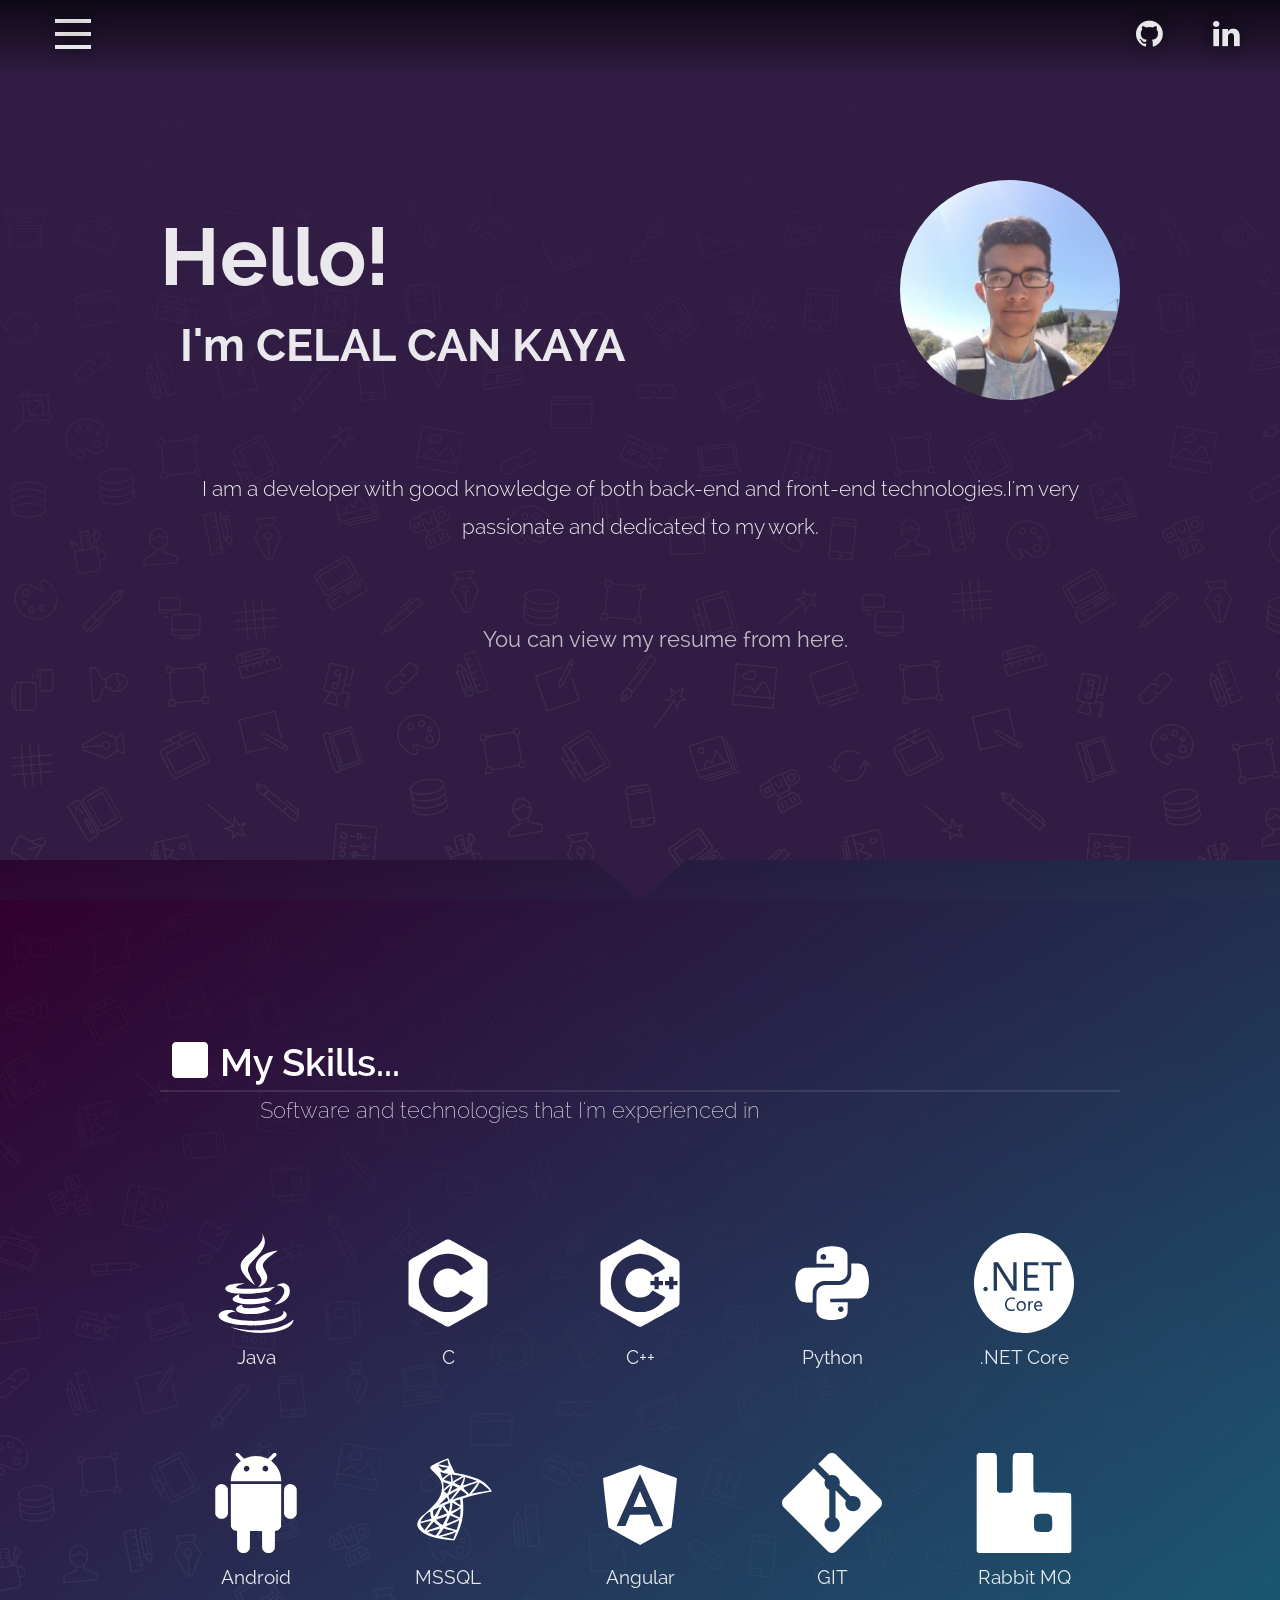
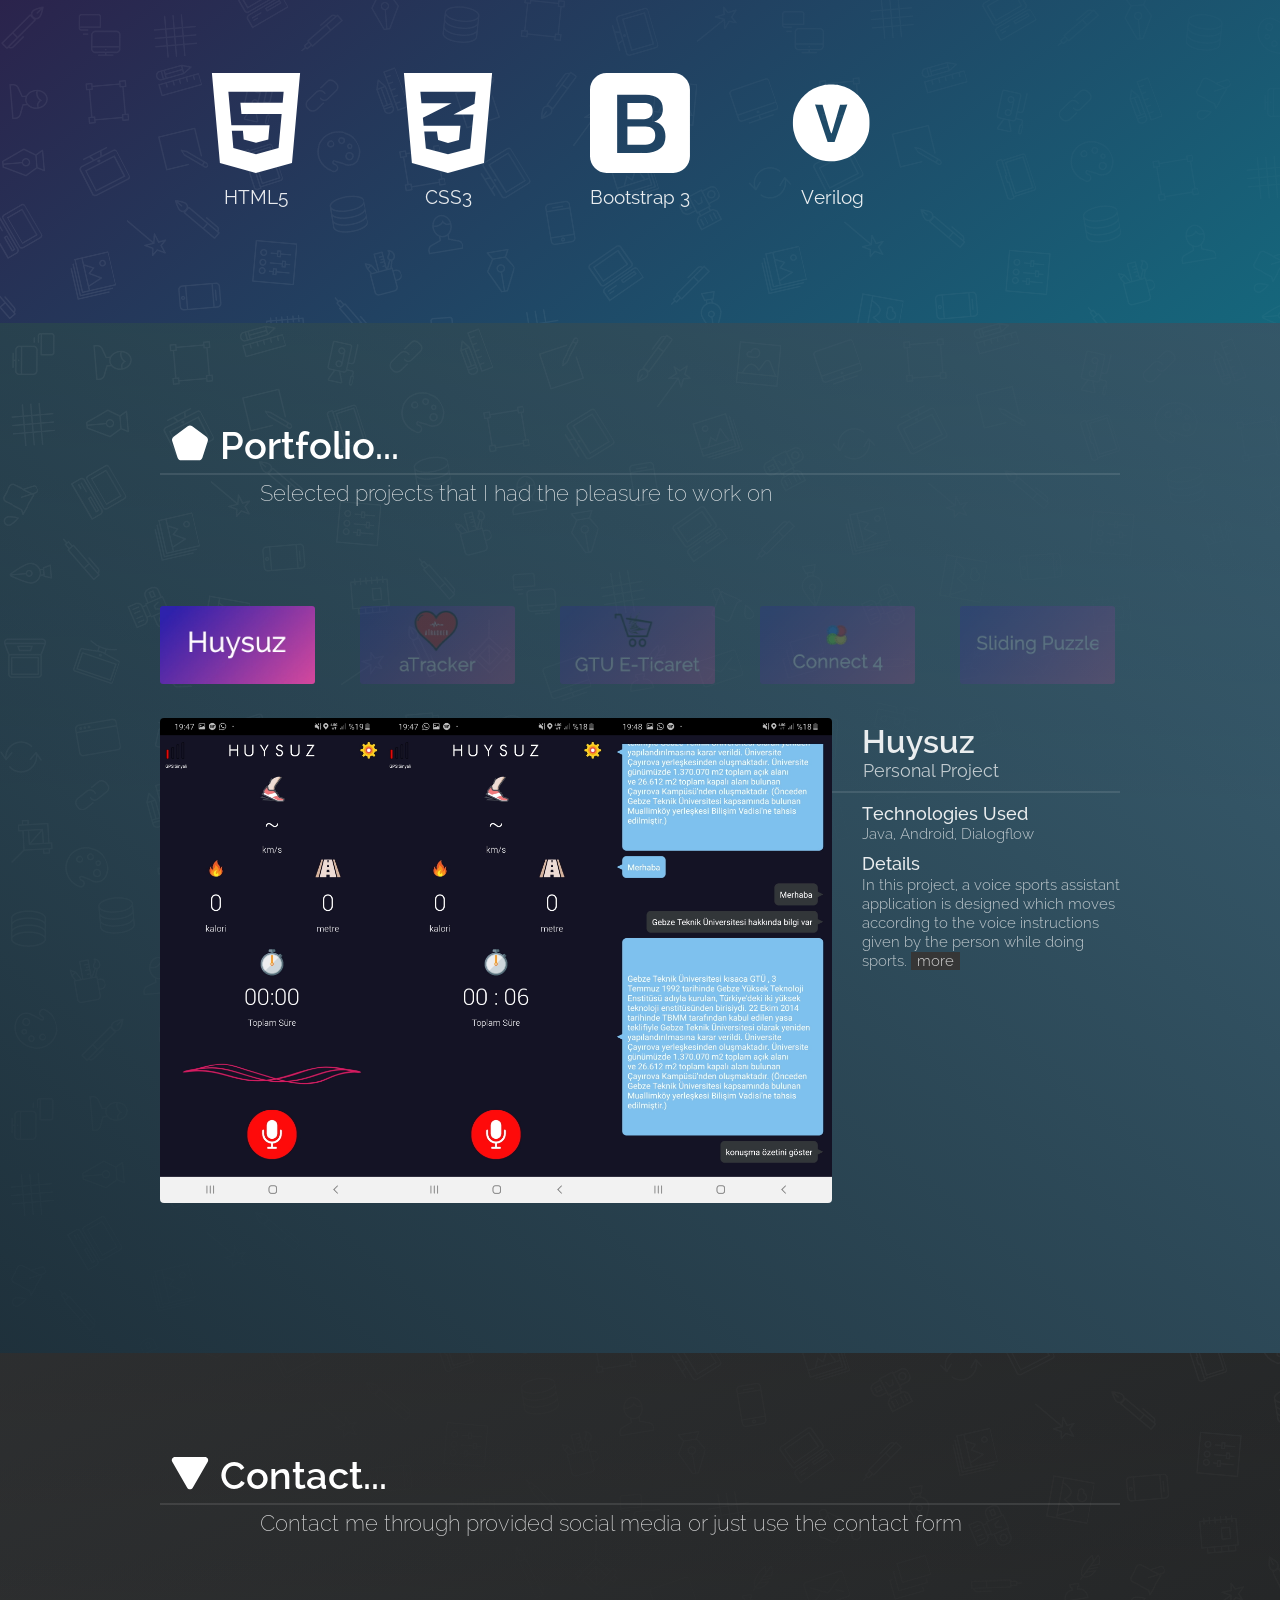
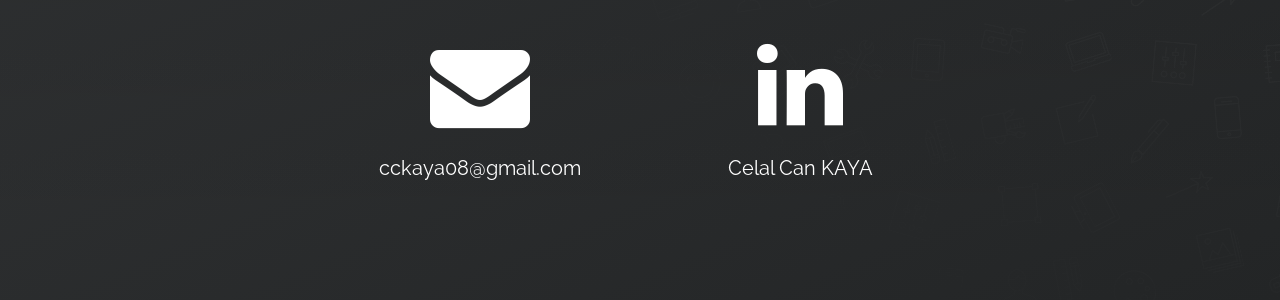
==== index.html @ d65edc09 "Updated website" ====
<!DOCTYPE html><html lang="en">

<head>
	<!-- Basic informations -->
	<meta charset="utf-8">
	<meta name="viewport" content="width=device-width, initial-scale=1.0">
	<meta http-equiv="X-UA-Compatible" content="IE=edge">

	<title>Celal Can KAYA</title>

	<!-- Twitter Card -->
	<!--
	<meta name="twitter:title" content="">
	<meta name="twitter:description" content="">
	<meta name="twitter:domain" content="">
	<meta name="twitter:image:src" content="">
	<meta name="twitter:site" content="">
	<meta name="twitter:creator" content="">
	<meta name="twitter:card" content="">
	-->

	<!-- Favicon -->
	<link rel="apple-touch-icon" sizes="180x180" href="style/favicon/apple-touch-icon-180x180.png">
	<link rel="apple-touch-icon" sizes="152x152" href="style/favicon/apple-touch-icon-152x152.png">
	<link rel="apple-touch-icon" sizes="144x144" href="style/favicon/apple-touch-icon-144x144.png">
	<link rel="apple-touch-icon" sizes="120x120" href="style/favicon/apple-touch-icon-120x120.png">
	<link rel="apple-touch-icon" sizes="114x114" href="style/favicon/apple-touch-icon-114x114.png">
	<link rel="apple-touch-icon" sizes="57x57" href="style/favicon/apple-touch-icon-57x57.png">
	<link rel="apple-touch-icon" sizes="72x72" href="style/favicon/apple-touch-icon-72x72.png">
	<link rel="apple-touch-icon" sizes="60x60" href="style/favicon/apple-touch-icon-60x60.png">
	<link rel="apple-touch-icon" sizes="76x76" href="style/favicon/apple-touch-icon-76x76.png">
	<link rel="icon" type="image/png" href="style/favicon/favicon-192x192.png" sizes="192x192">
	<link rel="icon" type="image/png" href="style/favicon/favicon-160x160.png" sizes="160x160">
	<link rel="icon" type="image/png" href="style/favicon/favicon-96x96.png" sizes="96x96">
	<link rel="icon" type="image/png" href="style/favicon/favicon-16x16.png" sizes="16x16">
	<link rel="icon" type="image/png" href="style/favicon/favicon-32x32.png" sizes="32x32">
	<meta name="msapplication-TileColor" content="#da532c">
	<meta name="msapplication-TileImage" content="style/favicon/mstile-144x144.png">
	<meta name="msapplication-config" content="style/favicon/browserconfig.xml">
	<link rel="shortcut icon" href="favicon.ico">

	<!-- Fonts -->
	<link href="style/fonts/webfont-raleway/webfont-raleway.css" rel="stylesheet" type="text/css">
	<link href="style/fonts/webfont-font-awesome/css/font-awesome.css" rel="stylesheet" type="text/css">

	<!-- Stylesheets -->
	<link href="style/css/global.css" type="text/css" rel="stylesheet" media="all">

	<!-- Scripts preload -->
	<!--[if lt IE 9]><script src="style/js/html5shiv.js"></script><![endif]-->
</head>

<body>






	<!-- Some Helper Stuff -->
	<div id="start" class="start">&nbsp;</div>
	<div class="maxwidth1050">&nbsp;</div>







	<!-- Header -->
	<header class="header">
		<div class="header__wrapper">
			<div class="header__hamburger">
				<div class="header__hamburger-block">&nbsp;</div>
				<div class="header__hamburger-block">&nbsp;</div>
				<div class="header__hamburger-block">&nbsp;</div>
			</div>
			<nav class="header__navigation">
				<a href="#start" class="js-smooth-scroll">
					<div class="js-smooth-scroll  header__navigation-element">Start...</div>
				</a>
				<a href="#experience" class="js-smooth-scroll">
					<div class="header__navigation-element  header__navigation-element--experience">Skills...</div>
				</a>
				<a href="#realizations" class="js-smooth-scroll">
					<div class="header__navigation-element  header__navigation-element--realizations">Portfolio...</div>
				</a>
				<a href="#contact" class="js-smooth-scroll">
					<div class="header__navigation-element  header__navigation-element--contact">Contact...</div>
				</a>
			</nav>

			<div class="header__social-icons">
				<a target="_blank" href="https://github.com/celalcankaya"><i class="fa fa-github"></i></a>
				<a target="_blank" href="https://www.linkedin.com/in/celalcankaya"><i class="fa fa-linkedin"></i></a>
			</div>
		</div>
	</header>
	<!-- End Header -->








	<!-- First Fixed "Hero" Section -->
	<section id="hero" class="hero">
		<div class="hero__background">&nbsp;</div>
		<div class="hero__gradient">&nbsp;</div>
		<div class="hero__pattern">&nbsp;</div>
		<div class="hero__content">
			<div class="hero__content-wrapper">
				<div class="hero__title-wrapper">
					<div class="hero__title-large">Hello!</div>
					<div class="hero__title-small">I'm CELAL CAN KAYA</div>
				</div>
				<div class="hero__photo-wrapper">
					<div class="hero__photo">
						<!--<div class="hero__hat">&nbsp;</div>-->
					</div>
				</div>
				<div class="hero__description">
					I am a developer with good knowledge of both back-end and front-end technologies.I'm very passionate and dedicated to my work.
				</div>
				<div class="hero__call-to-action">
					<a href="content/resume/resume.pdf" target="_blank" class="hero__alt-button">You can view my resume from here.</a>
				</div>
			</div>
		</div>
	</section>
	<!-- End First Fixed "Hero" Section -->

	<!-- Scrollable Content -->
	<div class="content">

		<!-- "Experience" Section -->
		<section id="experience" class="experience">
			<div class="experience__hollow-arrow">&nbsp;</div>
			<div class="experience__wrapper">
				<div class="section-header">
					<div class="section-header__title  section-header__title--experience">My Skills...</div>
					<div class="section-header__subtitle">Software and technologies that I'm experienced in</div>
				</div>
				<div class="experience__icons-wrapper">
					<div class="experience__icon  experience__icon--java">
						<div class="experience__icon-description">Java</div>
					</div>
					<div class="experience__icon  experience__icon--c">
						<div class="experience__icon-description">C</div>
					</div>
					<div class="experience__icon  experience__icon--cpp">
						<div class="experience__icon-description">C++</div>
					</div>
					<div class="experience__icon  experience__icon--python">
						<div class="experience__icon-description">Python</div>
					</div>
					<div class="experience__icon  experience__icon--dotnet">
						<div class="experience__icon-description">.NET Core</div>
					</div>
					<div class="experience__icon  experience__icon--android">
						<div class="experience__icon-description">Android</div>
					</div>
					<div class="experience__icon  experience__icon--mssql">
						<div class="experience__icon-description">MSSQL</div>
					</div>
					<div class="experience__icon  experience__icon--angular">
						<div class="experience__icon-description">Angular</div>
					</div>
					<div class="experience__icon  experience__icon--git">
						<div class="experience__icon-description">GIT</div>
					</div>
					<div class="experience__icon  experience__icon--rabbitmq">
						<div class="experience__icon-description">Rabbit MQ</div>
					</div>
					<div class="experience__icon  experience__icon--html5">
						<div class="experience__icon-description">HTML5</div>
					</div>
					<div class="experience__icon  experience__icon--css3">
						<div class="experience__icon-description">CSS3</div>
					</div>
					<div class="experience__icon  experience__icon--bootstrap">
						<div class="experience__icon-description">Bootstrap 3</div>
					</div>
					<div class="experience__icon  experience__icon--verilog">
						<div class="experience__icon-description">Verilog</div>
					</div>
				</div>
			</div>
		</section>
		<!-- End "Experience" Section -->


		<!-- "Realizations" Section - With Projects -->
		<section id="realizations" class="realizations">
			<div class="realizations__wrapper">

				<div class="section-header">
					<div class="section-header__title  section-header__title--realizations">Portfolio...</div>
					<div class="section-header__subtitle">Selected projects that I had the pleasure to work on</div>
				</div>

				<div class="showcase">
					<div class="showcase__thumbnails-wrapper">

						<img data-project="p1" class="showcase__thumb  showcase__thumb--first  showcase__thumb--active" src="content/project01_thumb.jpg">
						<img data-project="p2" class="showcase__thumb" src="content/project02_thumb.jpg">
						<img data-project="p3" class="showcase__thumb" src="content/project03_thumb.jpg">
						<img data-project="p4" class="showcase__thumb" src="content/project04_thumb.jpg">
						<img data-project="p5" class="showcase__thumb" src="content/project05_thumb.jpg">

					</div>

					<div class="showcase__stage-wrapper">

						<!-- project 1 -->
						<div data-project="p1" class="showcase__stage  showcase__stage--active">
							<div class="showcase__slider">
								<ul class="rslides">

									<li>
										<a href="content/project01_slide01.jpg" target="_blank">
											<img src="content/project01_slide01.jpg">
										</a>
									</li>

								</ul>
							</div>
							<div class="showcase__infos-wrapper">
								<div class="showcase__title">
									Huysuz
									<div class="showcase__title-description">Personal Project</div>
								</div>
								<div class="showcase__point">
									<div class="showcase__point-title">Technologies Used</div>
									<div class="showcase__point-description">
										Java, Android, Dialogflow
									</div>
								</div>


								<div class="showcase__point">
									<div class="showcase__point-title">Details</div>
									<div class="showcase__point-details-excerpt">
										In this project, a voice sports assistant application is designed which moves according to the voice instructions given by the person while doing sports.   <!--<span class="showcase__ellipsis"></span>--><span class="showcase__readmore">more</span>
									</div>

									<div class="showcase__point-details-full">
										The application is designed to be used on Android mobile phones. Depending on the voice commands given by the user, the application will be able to do research on a subject that the user wants, find and play the songs he wants, pass news summaries, motivate the user depending on the sport data of the user at the moment <span class="showcase__readless">less</span>
									</div>
								</div>

							</div>
						</div>

						<!-- project 2 -->
						<div data-project="p2" class="showcase__stage">
							<div class="showcase__slider">
								<ul class="rslides">
									<li>
										<a href="content/project05_slide01.jpg" target="_blank">
											<img src="content/project05_slide01.jpg">
										</a>
									</li>
								</ul>
							</div>
							<div class="showcase__infos-wrapper">
								<div class="showcase__title">
									aTracker
									<div class="showcase__title-description">Group Project</div>
								</div>
								<div class="showcase__point">
									<div class="showcase__point-title">My Responsibilites</div>
									<div class="showcase__point-description">
										Front-end and Back-End Development.
									</div>
								</div>
								<div class="showcase__point">
									<div class="showcase__point-title">Technologies Used</div>
									<div class="showcase__point-description">
										Java, Android
									</div>
								</div>
								<a target="_blank" href="https://github.com/CelalCanKaya/aTracker" class="showcase__button  ghost-button  ghost-button--realizations">Visit Website</a>
							</div>
						</div>

						<!-- project 3 -->
						<div data-project="p3" class="showcase__stage">
							<div class="showcase__slider">
								<ul class="rslides">
									<li>
										<a href="content/project03_slide01.jpg" target="_blank">
											<img src="content/project03_slide01.jpg">
										</a>
									</li>
									<li>
										<a href="content/project03_slide02.jpg" target="_blank">
											<img src="content/project03_slide02.jpg">
										</a>
									</li>
									<li>
										<a href="content/project03_slide03.jpg" target="_blank">
											<img src="content/project03_slide03.jpg">
										</a>
									</li>
								</ul>
							</div>
							<div class="showcase__infos-wrapper">
								<div class="showcase__title">
									GTU E-Ticaret
									<div class="showcase__title-description">Group Project</div>
								</div>
								<div class="showcase__point">
									<div class="showcase__point-title">My Responsibilites</div>
									<div class="showcase__point-description">
										Front-end and Back-End Development.
									</div>
								</div>
								<div class="showcase__point">
									<div class="showcase__point-title">Technologies Used</div>
									<div class="showcase__point-description">
										Java, Android, Firebase
									</div>
								</div>
								<div class="showcase__point">
									<div class="showcase__point-title">Section Title</div>
									<div class="showcase__point-details-excerpt">
										GTU E-Ticaret is an mobile app that allows users who is the member of Gebze Technical University to buy from, sell to and chat with others locally.		<span class="showcase__readmore">more</span>
									</div>
									<div class="showcase__point-details-full">
										This project was developed with a group of 7 people to understand data structures and to see where they will be used.
										<span class="showcase__readless">less</span>
									</div>
								</div>
								<a target="_blank" href="https://github.com/CelalCanKaya/GTUTicaret" class="showcase__button  ghost-button  ghost-button--realizations">Visit Website</a>
							</div>
						</div>

						<!-- project 4 -->
						<div data-project="p4" class="showcase__stage">
							<div class="showcase__slider">
								<ul class="rslides">
									<li>
										<a href="content/project04_slide01.jpg" target="_blank">
											<img src="content/project04_slide01.jpg">
										</a>
									</li>
									<li>
										<a href="content/project04_slide02.jpg" target="_blank">
											<img src="content/project04_slide02.jpg">
										</a>
									</li>
									<li>
										<a href="content/project04_slide03.jpg" target="_blank">
											<img src="content/project04_slide03.jpg">
										</a>
									</li>
								</ul>
							</div>
							<div class="showcase__infos-wrapper">
								<div class="showcase__title">
									Connect 4
									<div class="showcase__title-description">Personal Project</div>
								</div>
								<div class="showcase__point">
									<div class="showcase__point-title">Technologies Used</div>
									<div class="showcase__point-description">
										Java AWT, Java Swing
									</div>
								</div>
								<div class="showcase__point">
									<div class="showcase__point-title">Details</div>
									<div class="showcase__point-details-excerpt">
										Connect Four is a two-player connection game in which the players first choose a color and then take turns dropping one colored disc from the top into vertically suspended grid.  <span class="showcase__readmore">more</span>
									</div>
									<div class="showcase__point-details-full">
										The pieces fall straight down, occupying the lowest available space within the column. The objective of the game is to be the first to form a horizontal, vertical, or diagonal line of four of one's own discs 	<span class="showcase__readless">less</span>
									</div>
								</div>
								<a target="_blank" href="https://github.com/CelalCanKaya/Connect-4-GUI" class="showcase__button  ghost-button  ghost-button--realizations">Visit Website</a>
							</div>
						</div>

						<!-- project 5 -->
						<div data-project="p5" class="showcase__stage">
							<div class="showcase__slider">
								<ul class="rslides">
									<li>
										<a href="content/project05_slide01.jpg" target="_blank">
											<img src="content/project05_slide01.jpg">
										</a>
									</li>
								</ul>
							</div>
							<div class="showcase__infos-wrapper">
								<div class="showcase__title">
									Sliding Puzzle
									<div class="showcase__title-description">Personal Project</div>
								</div>
								<div class="showcase__point">
									<div class="showcase__point-title">Technologies Used</div>
									<div class="showcase__point-description">
										Java, Android
									</div>
								</div>
								<div class="showcase__point">
									<div class="showcase__point-title">Details</div>
									<div class="showcase__point-details-excerpt">
										Sliding puzzle, is a combination puzzle game that challenges a player to slide pieces along certain routes to establish a certain end-configuration.<span class="showcase__ellipsis">...</span>
										<span class="showcase__readmore">more</span>
									</div>
									<div class="showcase__point-details-full">
										This project is developed for Android mobile phones. User can play a game with various sizes.
										<span class="showcase__readless">less</span>
									</div>
								</div>
								<a target="_blank" href="https://github.com/CelalCanKaya/SlidingPuzzle" class="showcase__button  ghost-button  ghost-button--realizations">Visit Website</a>
							</div>
						</div>


					</div>

				</div>
			</div>
		</section>
		<!-- End "Realizations" Section - With Projects -->



		<!-- "Contact" Section -->
		<section id="contact" class="contact">
			<div class="contact__wrapper">
				<div class="section-header">
					<div class="section-header__title  section-header__title--contact">Contact...</div>
					<div class="section-header__subtitle">Contact me through provided social media or just use the contact form</div>
				</div>

				<div class="contact__icons-wrapper">
					<div class="contact__icon">
						<a target="_blank" href="mailto:cckaya08@gmail.com"><i class="fa fa-envelope"></i></a>
						<div class="contact__icon-description">cckaya08@gmail.com</div>
					</div>
					<div class="contact__icon">
						<a target="_blank" href="https://www.linkedin.com/in/celalcankaya"><i class="fa fa-linkedin"></i></a>
						<div class="contact__icon-description">Celal Can KAYA</div>
					</div>
				</div>

		</section>
		<!-- End "Contact" Section -->





















	</div>
	<!-- End Scrollable Content -->












	<!-- Scripts postload -->
	<script src="style/js/dependencies.min.js" type="text/javascript"></script>
	<script src="style/js/global.js" type="text/javascript"></script>

</body>
</html>
---- style/fonts/webfont-raleway/webfont-raleway.css ----
@font-face {
  font-family: 'Raleway';
  src: url('Raleway-Thin.eot?#iefix') format('embedded-opentype'),
       url('Raleway-Thin.otf')  format('opentype'),
       url('Raleway-Thin.woff') format('woff'),
       url('Raleway-Thin.ttf')  format('truetype'),
       url('Raleway-Thin.svg#Raleway') format('svg');
  font-weight: 100;
  font-style: normal;
}

@font-face {
  font-family: 'Raleway';
  src: url('Raleway-ExtraLight.eot?#iefix') format('embedded-opentype'),
       url('Raleway-ExtraLight.otf')  format('opentype'),
       url('Raleway-ExtraLight.woff') format('woff'),
       url('Raleway-ExtraLight.ttf')  format('truetype'),
       url('Raleway-ExtraLight.svg#Raleway') format('svg');
  font-weight: 200;
  font-style: normal;
}

@font-face {
  font-family: 'Raleway';
  src: url('Raleway-Light.eot?#iefix') format('embedded-opentype'),
       url('Raleway-Light.otf')  format('opentype'),
       url('Raleway-Light.woff') format('woff'),
       url('Raleway-Light.ttf')  format('truetype'),
       url('Raleway-Light.svg#Raleway') format('svg');
  font-weight: 300;
  font-style: normal;
}

@font-face {
  font-family: 'Raleway';
  src: url('Raleway-Regular.eot?#iefix') format('embedded-opentype'),
       url('Raleway-Regular.otf')  format('opentype'),
       url('Raleway-Regular.woff') format('woff'),
       url('Raleway-Regular.ttf')  format('truetype'),
       url('Raleway-Regular.svg#Raleway') format('svg');
  font-weight: 400;
  font-style: normal;
}

@font-face {
  font-family: 'Raleway';
  src: url('Raleway-Medium.eot?#iefix') format('embedded-opentype'),
       url('Raleway-Medium.otf')  format('opentype'),
       url('Raleway-Medium.woff') format('woff'),
       url('Raleway-Medium.ttf')  format('truetype'),
       url('Raleway-Medium.svg#Raleway') format('svg');
  font-weight: 500;
  font-style: normal;
}

@font-face {
  font-family: 'Raleway';
  src: url('Raleway-SemiBold.eot?#iefix') format('embedded-opentype'),
       url('Raleway-SemiBold.otf')  format('opentype'),
       url('Raleway-SemiBold.woff') format('woff'),
       url('Raleway-SemiBold.ttf')  format('truetype'),
       url('Raleway-SemiBold.svg#Raleway') format('svg');
  font-weight: 600;
  font-style: normal;
}

@font-face {
  font-family: 'Raleway';
  src: url('Raleway-Bold.eot?#iefix') format('embedded-opentype'),
       url('Raleway-Bold.otf')  format('opentype'),
       url('Raleway-Bold.woff') format('woff'),
       url('Raleway-Bold.ttf')  format('truetype'),
       url('Raleway-Bold.svg#Raleway') format('svg');
  font-weight: 700;
  font-style: normal;
}

@font-face {
  font-family: 'Raleway';
  src: url('Raleway-ExtraBold.eot?#iefix') format('embedded-opentype'),
       url('Raleway-ExtraBold.otf')  format('opentype'),
       url('Raleway-ExtraBold.woff') format('woff'),
       url('Raleway-ExtraBold.ttf')  format('truetype'),
       url('Raleway-ExtraBold.svg#Raleway') format('svg');
  font-weight: 800;
  font-style: normal;
}

@font-face {
  font-family: 'Raleway';
  src: url('Raleway-Heavy.eot?#iefix') format('embedded-opentype'),
       url('Raleway-Heavy.otf')  format('opentype'),
       url('Raleway-Heavy.woff') format('woff'),
       url('Raleway-Heavy.ttf')  format('truetype'),
       url('Raleway-Heavy.svg#Raleway') format('svg');
  font-weight: 900;
  font-style: normal;
}
---- style/css/global.css ----
/*------------------------------------*	Information
\*------------------------------------*/
/*
	 * Style by Dominik Serafin
	 * * http://serafin.io/
	 * * dominikdsgnr@gmail.com
	 *
	 * Stylesheet generated with SASS
	 * * http://sass-lang.com/
	 *
	 * Vendor prefixes thanks to Autoprefixer
	 * * https://github.com/postcss/autoprefixer
	 *
	 */
/*------------------------------------*    Normalize
\*------------------------------------*/
/*! normalize.css v3.0.1 | MIT License | git.io/normalize */
/**
 * 1. Set default font family to sans-serif.
 * 2. Prevent iOS text size adjust after orientation change, without disabling
 *    user zoom.
 */
html {
  font-family: sans-serif;
  /* 1 */
  -ms-text-size-adjust: 100%;
  /* 2 */
  -webkit-text-size-adjust: 100%;
  /* 2 */
}

/**
 * Remove default margin.
 */
body {
  margin: 0;
}

/* HTML5 display definitions
   ========================================================================== */
/**
 * Correct `block` display not defined for any HTML5 element in IE 8/9.
 * Correct `block` display not defined for `details` or `summary` in IE 10/11 and Firefox.
 * Correct `block` display not defined for `main` in IE 11.
 */
article,
aside,
details,
figcaption,
figure,
footer,
header,
hgroup,
main,
nav,
section,
summary {
  display: block;
}

/**
 * 1. Correct `inline-block` display not defined in IE 8/9.
 * 2. Normalize vertical alignment of `progress` in Chrome, Firefox, and Opera.
 */
audio,
canvas,
progress,
video {
  display: inline-block;
  /* 1 */
  vertical-align: baseline;
  /* 2 */
}

/**
 * Prevent modern browsers from displaying `audio` without controls.
 * Remove excess height in iOS 5 devices.
 */
audio:not([controls]) {
  display: none;
  height: 0;
}

/**
 * Address `[hidden]` styling not present in IE 8/9/10.
 * Hide the `template` element in IE 8/9/11, Safari, and Firefox < 22.
 */
[hidden],
template {
  display: none;
}

/* Links
   ========================================================================== */
/**
 * Remove the gray background color from active links in IE 10.
 */
a {
  background: transparent;
}

/**
 * Improve readability when focused and also mouse hovered in all browsers.
 */
a:active,
a:hover {
  outline: 0;
}

/* Text-level semantics
   ========================================================================== */
/**
 * Address styling not present in IE 8/9/10/11, Safari, and Chrome.
 */
abbr[title] {
  border-bottom: 1px dotted;
}

/**
 * Address style set to `bolder` in Firefox 4+, Safari, and Chrome.
 */
b,
strong {
  font-weight: bold;
}

/**
 * Address styling not present in Safari and Chrome.
 */
dfn {
  font-style: italic;
}

/**
 * Address variable `h1` font-size and margin within `section` and `article`
 * contexts in Firefox 4+, Safari, and Chrome.
 */
h1 {
  font-size: 2em;
  margin: 0.67em 0;
}

/**
 * Address styling not present in IE 8/9.
 */
mark {
  background: #ff0;
  color: #000;
}

/**
 * Address inconsistent and variable font size in all browsers.
 */
small {
  font-size: 80%;
}

/**
 * Prevent `sub` and `sup` affecting `line-height` in all browsers.
 */
sub,
sup {
  font-size: 75%;
  line-height: 0;
  position: relative;
  vertical-align: baseline;
}

sup {
  top: -0.5em;
}

sub {
  bottom: -0.25em;
}

/* Embedded content
   ========================================================================== */
/**
 * Remove border when inside `a` element in IE 8/9/10.
 */
img {
  border: 0;
}

/**
 * Correct overflow not hidden in IE 9/10/11.
 */
svg:not(:root) {
  overflow: hidden;
}

/* Grouping content
   ========================================================================== */
/**
 * Address margin not present in IE 8/9 and Safari.
 */
figure {
  margin: 1em 40px;
}

/**
 * Address differences between Firefox and other browsers.
 */
hr {
  -webkit-box-sizing: content-box;
  box-sizing: content-box;
  height: 0;
}

/**
 * Contain overflow in all browsers.
 */
pre {
  overflow: auto;
}

/**
 * Address odd `em`-unit font size rendering in all browsers.
 */
code,
kbd,
pre,
samp {
  font-family: monospace, monospace;
  font-size: 1em;
}

/* Forms
   ========================================================================== */
/**
 * Known limitation: by default, Chrome and Safari on OS X allow very limited
 * styling of `select`, unless a `border` property is set.
 */
/**
 * 1. Correct color not being inherited.
 *    Known issue: affects color of disabled elements.
 * 2. Correct font properties not being inherited.
 * 3. Address margins set differently in Firefox 4+, Safari, and Chrome.
 */
button,
input,
optgroup,
select,
textarea {
  color: inherit;
  /* 1 */
  font: inherit;
  /* 2 */
  margin: 0;
  /* 3 */
}

/**
 * Address `overflow` set to `hidden` in IE 8/9/10/11.
 */
button {
  overflow: visible;
}

/**
 * Address inconsistent `text-transform` inheritance for `button` and `select`.
 * All other form control elements do not inherit `text-transform` values.
 * Correct `button` style inheritance in Firefox, IE 8/9/10/11, and Opera.
 * Correct `select` style inheritance in Firefox.
 */
button,
select {
  text-transform: none;
}

/**
 * 1. Avoid the WebKit bug in Android 4.0.* where (2) destroys native `audio`
 *    and `video` controls.
 * 2. Correct inability to style clickable `input` types in iOS.
 * 3. Improve usability and consistency of cursor style between image-type
 *    `input` and others.
 */
button,
html input[type="button"], input[type="reset"],
input[type="submit"] {
  -webkit-appearance: button;
  /* 2 */
  cursor: pointer;
  /* 3 */
}

/**
 * Re-set default cursor for disabled elements.
 */
button[disabled],
html input[disabled] {
  cursor: default;
}

/**
 * Remove inner padding and border in Firefox 4+.
 */
button::-moz-focus-inner,
input::-moz-focus-inner {
  border: 0;
  padding: 0;
}

/**
 * Address Firefox 4+ setting `line-height` on `input` using `!important` in
 * the UA stylesheet.
 */
input {
  line-height: normal;
}

/**
 * It's recommended that you don't attempt to style these elements.
 * Firefox's implementation doesn't respect box-sizing, padding, or width.
 *
 * 1. Address box sizing set to `content-box` in IE 8/9/10.
 * 2. Remove excess padding in IE 8/9/10.
 */
input[type="checkbox"],
input[type="radio"] {
  -webkit-box-sizing: border-box;
  box-sizing: border-box;
  /* 1 */
  padding: 0;
  /* 2 */
}

/**
 * Fix the cursor style for Chrome's increment/decrement buttons. For certain
 * `font-size` values of the `input`, it causes the cursor style of the
 * decrement button to change from `default` to `text`.
 */
input[type="number"]::-webkit-inner-spin-button,
input[type="number"]::-webkit-outer-spin-button {
  height: auto;
}

/**
 * 1. Address `appearance` set to `searchfield` in Safari and Chrome.
 * 2. Address `box-sizing` set to `border-box` in Safari and Chrome
 *    (include `-moz` to future-proof).
 */
input[type="search"] {
  -webkit-appearance: textfield;
  /* 1 */
  -webkit-box-sizing: content-box;
  /* 2 */
  box-sizing: content-box;
}

/**
 * Remove inner padding and search cancel button in Safari and Chrome on OS X.
 * Safari (but not Chrome) clips the cancel button when the search input has
 * padding (and `textfield` appearance).
 */
input[type="search"]::-webkit-search-cancel-button,
input[type="search"]::-webkit-search-decoration {
  -webkit-appearance: none;
}

/**
 * Define consistent border, margin, and padding.
 */
fieldset {
  border: 1px solid #c0c0c0;
  margin: 0 2px;
  padding: 0.35em 0.625em 0.75em;
}

/**
 * 1. Correct `color` not being inherited in IE 8/9/10/11.
 * 2. Remove padding so people aren't caught out if they zero out fieldsets.
 */
legend {
  border: 0;
  /* 1 */
  padding: 0;
  /* 2 */
}

/**
 * Remove default vertical scrollbar in IE 8/9/10/11.
 */
textarea {
  overflow: auto;
}

/**
 * Don't inherit the `font-weight` (applied by a rule above).
 * NOTE: the default cannot safely be changed in Chrome and Safari on OS X.
 */
optgroup {
  font-weight: bold;
}

/* Tables
   ========================================================================== */
/**
 * Remove most spacing between table cells.
 */
table {
  border-collapse: collapse;
  border-spacing: 0;
}

td,
th {
  padding: 0;
}

/*------------------------------------*    General styles
\*------------------------------------*/
html, body {
  position: relative;
  display: block;
  width: 100%;
}

html {
  font-family: "Raleway", sans-serif;
}

body {
  overflow-y: scroll;
}

a {
  color: inherit;
  text-decoration: none;
}

*, ::before, ::after {
  -webkit-box-sizing: border-box;
  box-sizing: border-box;
  background-repeat: no-repeat;
}

::-moz-selection {
  background: yellow;
  color: black;
}

::selection {
  background: yellow;
  color: black;
}

p, h1, h2, h3, h4, h5, h6, ul, li {
  margin: 0;
  padding: 0;
}

/*------------------------------------*    Variables
\*------------------------------------*/
/*------------------------------------*    Site sections
\*------------------------------------*/
.content {
  position: absolute;
  top: 970px;
  left: 0;
  width: 100%;
}

.start {
  font-size: 0;
  position: absolute;
  top: 0;
  left: 0;
}

.maxwidth1050 {
  font-size: 0;
  position: absolute;
  top: -999px;
  left: -999px;
  display: none;
}

/*------------------------------------*    .ghost-button
\*------------------------------------*/
.ghost-button {
  position: relative;
  color: rgba(255, 255, 255, 0.9);
  border: 2px solid rgba(255, 255, 255, 0.9);
  cursor: pointer;
  -webkit-transition: color 150ms ease 1ms;
  transition: color 150ms ease 1ms;
  vertical-align: middle;
  overflow: hidden;
}

.ghost-button:hover, .ghost-button:focus {
  color: black;
  -webkit-transition: color 400ms ease 70ms;
  transition: color 400ms ease 70ms;
}

.ghost-button::before {
  position: absolute;
  top: 50%;
  left: 50%;
  content: " ";
  display: block;
  background-color: rgba(255, 255, 255, 0.9);
  width: 0%;
  height: 0%;
  z-index: -10;
  border-radius: 1000px;
  -webkit-transform: translateX(-50%) translateY(-50%);
  -ms-transform: translateX(-50%) translateY(-50%);
  transform: translateX(-50%) translateY(-50%);
  -webkit-transition: width 200ms ease-out 1ms, height 200ms ease-out;
  transition: width 200ms ease-out 1ms, height 200ms ease-out;
}

.ghost-button:hover::before, .ghost-button:focus::before {
  width: 200px;
  height: 200px;
  -webkit-transition: width 200ms ease-out 1ms, height 200ms ease-out;
  transition: width 200ms ease-out 1ms, height 200ms ease-out;
}

/*------------------------------------*    .ghost-button modifiers
\*------------------------------------*/
.ghost-button--hero:hover::before, .ghost-button--hero:focus::before {
  width: 400px;
  height: 400px;
}

.ghost-button--realizations:hover::before, .ghost-button--realizations:focus::before {
  width: 250px;
  height: 250px;
}

.ghost-button--contact:hover::before, .ghost-button--contact:focus::before {
  width: 600px;
  height: 600px;
}

/*------------------------------------*    .header
\*------------------------------------*/
.header-background {
  position: fixed;
  z-index: 1000;
  top: 0;
  left: 0;
  width: 100%;
  height: 70px;
  -webkit-backface-visibility: hidden;
  backface-visibility: hidden;
}

.pace .pace-progress {
  position: fixed;
  z-index: 2000;
  top: 0;
  left: 0;
  height: 70px;
  -webkit-transition: width 300ms ease-in-out;
  transition: width 300ms ease-in-out;
  -webkit-backface-visibility: hidden;
  backface-visibility: hidden;
}

.header {
  position: fixed;
  z-index: 3000;
  top: 0;
  left: 0;
  height: 75px;
  width: 100%;
  -webkit-transition: height 300ms ease-in-out;
  transition: height 300ms ease-in-out;
  -webkit-backface-visibility: hidden;
  backface-visibility: hidden;
  background-image: -webkit-gradient(linear, left top, left bottom, from(rgba(0, 0, 0, 0.7)), to(transparent));
  background-image: -webkit-linear-gradient(top, rgba(0, 0, 0, 0.7), transparent);
  background-image: linear-gradient(to bottom, rgba(0, 0, 0, 0.7), transparent);
}

.header__wrapper {
  position: relative;
  z-index: 3000;
  width: 1200px;
  margin: 0 auto;
}

.header__hamburger {
  position: relative;
  z-index: 150;
  width: 36px;
  float: left;
  margin-top: 19px;
  margin-left: 15px;
  cursor: pointer;
}

.header__hamburger-block {
  background-color: rgba(255, 255, 255, 0.9);
  height: 4px;
  -webkit-box-shadow: 0 0 20px black;
  box-shadow: 0 0 20px black;
  margin-bottom: 9px;
  -webkit-transition: background-color 100ms ease-in-out;
  transition: background-color 100ms ease-in-out;
}

.header__hamburger-block:last-of-type {
  margin-bottom: 0;
}

.header__hamburger:hover .header__hamburger-block {
  background-color: rgba(255, 255, 255, 0.8);
}

.header__navigation {
  position: fixed;
  top: 0px;
  padding: 70px 20px 14px 20px;
  min-width: 300px;
  background-color: rgba(18, 18, 18, 0.9);
  display: none;
  z-index: 100;
}

.header__navigation a {
  display: block;
  padding: 8px 0;
}

.header__navigation-element {
  font-size: 20px;
  font-weight: 600;
  color: white;
  opacity: 0.8;
  padding-left: 35px;
  padding-right: 10px;
  background-size: 20px 20px;
  background-position: 5px top;
  -webkit-transition: padding 100ms ease;
  transition: padding 100ms ease;
}

.header__navigation-element--experience {
  background-image: url("../img/title_square.svg");
}

.header__navigation-element--features {
  background-image: url("../img/title_circle.svg");
}

.header__navigation-element--realizations {
  background-image: url("../img/title_pentagon.svg");
}

.header__navigation-element--contact {
  background-image: url("../img/title_triangle.svg");
}

.header__navigation a:hover .header__navigation-element {
  padding-left: 40px;
}

.header__title-wrapper {
  float: left;
  margin-top: 11px;
  margin-left: 20px;
  position: relative;
  z-index: 200;
}

.header__title-main {
  font-size: 22px;
  font-weight: 600;
  color: rgba(255, 255, 255, 0.9);
  text-shadow: 0 0 20px black;
}

.header__title-sub {
  font-size: 15px;
  color: rgba(255, 255, 255, 0.6);
  padding-left: 1px;
  text-shadow: 0 0 20px black;
}

.header__social-icons {
  float: right;
  margin-left: 50px;
  margin-top: 16px;
}

.header__social-icons a {
  float: left;
  margin-left: 50px;
  font-size: 31px;
  text-shadow: 0 0 20px black;
  color: rgba(255, 255, 255, 0.9);
  -webkit-transition: color 100ms ease-in-out;
  transition: color 100ms ease-in-out;
}

.header__social-icons a:hover {
  color: rgba(255, 255, 255, 0.8);
}

/*------------------------------------*    .hero
\*------------------------------------*/
.hero {
  position: fixed;
  top: 0;
  left: 0;
  z-index: -500;
  width: 100%;
  height: 1000px;
  overflow: hidden;
}

.hero__background {
  position: absolute;
  top: 0;
  left: 0;
  z-index: -400;
  width: 100%;
  height: 100%;
  background-image: url("../img/hero_background.jpg");
  background-repeat: repeat;
}

@-webkit-keyframes HeroGradient {
  0% {
    -webkit-transform: translate(-80%, -80%);
    transform: translate(-80%, -80%);
  }
  100% {
    -webkit-transform: translate(-2%, -2%);
    transform: translate(-2%, -2%);
  }
}

@keyframes HeroGradient {
  0% {
    -webkit-transform: translate(-80%, -80%);
    transform: translate(-80%, -80%);
  }
  100% {
    -webkit-transform: translate(-2%, -2%);
    transform: translate(-2%, -2%);
  }
}

.hero__gradient {
  position: absolute;
  top: 0;
  left: 0;
  z-index: -300;
  width: 500%;
  height: 500%;
  opacity: 0.9;
  overflow: hidden;
  background-color: #1b0530;
  background-image: url("../img/hero_gradient.png");
  background-size: 100%;
  background-position: 80% 80%;
  -webkit-animation-name: HeroGradient;
  animation-name: HeroGradient;
  -webkit-animation-duration: 55.5s;
  animation-duration: 55.5s;
  -webkit-animation-timing-function: ease;
  animation-timing-function: ease;
  -webkit-animation-delay: 0;
  animation-delay: 0;
  -webkit-animation-iteration-count: infinite;
  animation-iteration-count: infinite;
  -webkit-animation-direction: alternate;
  animation-direction: alternate;
}

.hero__pattern {
  position: absolute;
  top: 0;
  left: 0;
  z-index: -200;
  width: 100%;
  height: 100%;
  opacity: 0.5;
  background-image: url("../img/hero_pattern.png");
  background-repeat: repeat-x;
  background-position: bottom left;
}

.hero__content {
  padding-top: 70px;
  position: absolute;
  top: 0;
  left: 0;
  z-index: -100;
  width: 100%;
}

.hero__content-wrapper {
  width: 100%;
  max-width: 1200px;
  margin: 0 auto;
}

.hero__title-wrapper {
  margin-top: 135px;
  float: left;
}

.hero__title-large {
  color: rgba(255, 255, 255, 0.9);
  font-weight: 700;
  font-size: 100px;
}

.hero__title-small {
  color: rgba(255, 255, 255, 0.9);
  font-weight: 700;
  font-size: 55px;
  margin-left: 20px;
  margin-top: 15px;
}

.hero__photo-wrapper {
  margin-top: 90px;
  float: right;
}

.hero__photo {
  position: relative;
  width: 280px;
  height: 280px;
  border-radius: 150px;
  background-image: url("../img/hero_photo.jpg");
  background-size: cover;
}

.hero__hat {
  position: absolute;
  top: -60px;
  left: 50px;
  width: 140px;
  height: 110px;
  background-image: url("../img/hero_hat.png");
  background-size: contain;
  -webkit-transition: -webkit-transform 210ms ease-in-out;
  transition: transform 210ms ease-in-out;
  -webkit-transform: rotate(0) translate(0, 0);
  -ms-transform: rotate(0) translate(0, 0);
  transform: rotate(0) translate(0, 0);
}

.hero__hat--tip {
  -webkit-transform: rotate(-30deg) translate(-50px, -30px);
  -ms-transform: rotate(-30deg) translate(-50px, -30px);
  transform: rotate(-30deg) translate(-50px, -30px);
}

.hero__description {
  clear: both;
  text-align: center;
  color: rgba(255, 255, 255, 0.9);
  font-size: 24px;
  line-height: 1.8;
  font-weight: 300;
  padding-top: 70px;
}

.hero__description strong {
  font-weight: 600;
}

.hero__description a {
  text-decoration: underline;
}

.hero__call-to-action {
  clear: both;
  text-align: center;
  padding-top: 70px;
}

.hero__button {
  display: inline-block;
  vertical-align: middle;
  color: rgba(255, 255, 255, 0.9);
  font-size: 22px;
  padding: 15px 60px 15px 60px;
  border-radius: 3px;
}

.hero__alt-button {
  vertical-align: middle;
  display: inline-block;
  color: rgba(255, 255, 255, 0.7);
  font-size: 22px;
  margin-left: 50px;
  -webkit-transition: color 100ms ease;
  transition: color 100ms ease;
  cursor: pointer;
  overflow: hidden;
}

.hero__alt-button:hover {
  color: rgba(255, 255, 255, 0.9);
}

/*------------------------------------*    .section-header
\*------------------------------------*/
.section-header__title {
  color: white;
  font-size: 38px;
  font-weight: 600;
  padding-left: 60px;
  padding-bottom: 5px;
  border-bottom: 2px solid rgba(255, 255, 255, 0.1);
  background-image: url("../img/title_square.svg");
  background-size: 40px 40px;
  background-position: 10px top;
  opacity: 1;
}

.section-header__title--experience {
  background-image: url("../img/title_square.svg");
}

.section-header__title--features {
  background-image: url("../img/title_circle.svg");
}

.section-header__title--realizations {
  background-image: url("../img/title_pentagon.svg");
}

.section-header__title--contact {
  background-image: url("../img/title_triangle.svg");
}

.section-header__subtitle {
  color: rgba(255, 255, 255, 0.8);
  font-size: 22px;
  font-weight: 200;
  padding-top: 5px;
  padding-left: 100px;
}

/*------------------------------------*    .experience
\*------------------------------------*/
.experience {
  background-color: rgba(67, 55, 76, 0.99);
  background-image: -webkit-linear-gradient(top left, #360033, #0b8793 2100px);
  background-image: linear-gradient(to bottom right, #360033, #0b8793 2100px);
  position: relative;
}

.experience::before {
  position: absolute;
  z-index: 100;
  top: 0;
  left: 0;
  display: block;
  width: 100%;
  height: 500px;
  content: " ";
  background-image: -webkit-gradient(linear, left bottom, left top, from(transparent), to(rgba(0, 0, 0, 0.1)));
  background-image: -webkit-linear-gradient(bottom, transparent, rgba(0, 0, 0, 0.1));
  background-image: linear-gradient(to top, transparent, rgba(0, 0, 0, 0.1));
}

.experience::after {
  position: absolute;
  z-index: 50;
  bottom: 0;
  left: 0;
  display: block;
  width: 100%;
  height: 1077px;
  content: " ";
  background-image: url("../img/section_pattern01.png");
  opacity: 1;
  background-position: -80px 50px;
}

.experience__hollow-arrow {
  width: 100%;
  height: 40px;
  background-image: url("../img/content_hollow-arrow.png");
  background-position: 50% 50%;
  position: relative;
  top: -40px;
  left: 0;
  opacity: 1;
}

.experience__wrapper {
  position: relative;
  z-index: 200;
  width: 100%;
  max-width: 1200px;
  margin: 0 auto;
  padding-top: 110px;
  padding-bottom: 200px;
}

.experience__icons-wrapper {
  margin-bottom: 20px;
}

.experience__icons-wrapper::after {
  display: table;
  content: " ";
  clear: both;
}

.experience__icon {
  position: relative;
  margin-top: 100px;
  float: left;
  width: 20%;
  height: 120px;
  background-image: url("../img/exp_html5.svg");
  background-size: 100px 100px;
  background-position: 50%;
}

.experience__icon--html5 {
  background-image: url("../img/exp/exp_html5.svg");
}

.experience__icon--css3 {
  background-image: url("../img/exp/exp_css3.svg");
}

.experience__icon--java {
  background-image: url("../img/exp/exp_java.svg");
}

.experience__icon--angular {
  background-image: url("../img/exp/exp_angular.svg");
}

.experience__icon--c {
  background-image: url("../img/exp/exp_c.svg");
}

.experience__icon--cpp {
  background-image: url("../img/exp/exp_cpp.svg");
}

.experience__icon--python {
  background-image: url("../img/exp/exp_python.svg");
}

.experience__icon--dotnet {
  background-image: url("../img/exp/exp_dotnet.svg");
}

.experience__icon--android {
  background-image: url("../img/exp/exp_android.svg");
}

.experience__icon--mssql {
  background-image: url("../img/exp/exp_mssql.svg");
}

.experience__icon--rabbitmq {
  background-image: url("../img/exp/exp_rabbitmq.svg");
}

.experience__icon--verilog {
  background-image: url("../img/exp/exp_verilog.svg");
}

.experience__icon--jquery {
  background-image: url("../img/exp/exp_jquery.svg");
}

.experience__icon--wordpress {
  background-image: url("../img/exp/exp_wordpress.svg");
}

.experience__icon--git {
  background-image: url("../img/exp/exp_git.svg");
}

.experience__icon--photoshop {
  background-image: url("../img/exp/exp_photoshop.svg");
}

.experience__icon--illustrator {
  background-image: url("../img/exp/exp_illustrator.svg");
}

.experience__icon--fireworks {
  background-image: url("../img/exp/exp_fireworks.svg");
}

.experience__icon--bootstrap {
  background-image: url("../img/exp/exp_bootstrap.svg");
}

.experience__icon--foundation {
  background-image: url("../img/exp/exp_foundation-glasses.svg");
}

.experience__icon-description {
  display: block;
  position: absolute;
  font-size: 19px;
  font-weight: 400;
  left: 50%;
  bottom: -25px;
  -webkit-transform: translate(-50%, 0);
  -ms-transform: translate(-50%, 0);
  transform: translate(-50%, 0);
  color: rgba(255, 255, 255, 0.9);
  width: 200px;
  text-align: center;
}

/*------------------------------------*    .features
\*------------------------------------*/
.features {
  background-color: rgba(59, 62, 82, 0.99);
  background-image: -webkit-linear-gradient(top right, #354b15, #1b5752 2100px);
  background-image: linear-gradient(to bottom left, #354b15, #1b5752 2100px);
  position: relative;
  overflow: hidden;
}

.features::before {
  position: absolute;
  z-index: 100;
  top: 0;
  left: 0;
  display: block;
  width: 100%;
  height: 500px;
  content: " ";
  background-image: -webkit-gradient(linear, left bottom, left top, from(transparent), to(rgba(0, 0, 0, 0.1)));
  background-image: -webkit-linear-gradient(bottom, transparent, rgba(0, 0, 0, 0.1));
  background-image: linear-gradient(to top, transparent, rgba(0, 0, 0, 0.1));
}

.features::after {
  position: absolute;
  z-index: 50;
  top: 0;
  right: 0;
  display: block;
  width: 100%;
  height: 1080px;
  content: " ";
  background-image: url("../img/section_pattern02.png");
  opacity: 1;
  background-position: 80px -75px;
}

.features__wrapper {
  position: relative;
  z-index: 200;
  width: 100%;
  max-width: 1200px;
  margin: 0 auto;
  padding-top: 160px;
  padding-bottom: 200px;
}

.features__elements-wrapper {
  margin-top: 20px;
}

.features__elements-wrapper::after {
  display: table;
  content: " ";
  clear: both;
}

.features__element {
  display: inline-block;
  width: 49.9%;
  float: left;
  height: 100px;
  margin-top: 80px;
}

.features__image {
  background-size: 100px 100px;
  background-position: top center;
  width: 25%;
  min-height: 100px;
  height: 100%;
  float: left;
}

.features__image--mobile {
  background-image: url("../img/feature/feature_mobile.svg");
}

.features__image--newest {
  background-image: url("../img/feature/feature_newest.svg");
}

.features__image--intuitive {
  background-image: url("../img/feature/feature_intuitive.svg");
}

.features__image--browsers {
  background-image: url("../img/feature/feature_browsers.svg");
}

.features__image--clients {
  background-image: url("../img/feature/feature_clients.svg");
}

.features__image--fast {
  background-image: url("../img/feature/feature_fast.svg");
}

.features__image--seo {
  background-image: url("../img/feature/feature_seo.svg");
}

.features__image--secure {
  background-image: url("../img/feature/feature_secure.svg");
}

.features__image--semantic {
  background-image: url("../img/feature/feature_semantic.svg");
}

.features__image--sourcefiles {
  background-image: url("../img/feature/feature_sourcefiles.svg");
}

.features__text {
  float: left;
  width: 65%;
}

.features__title {
  font-size: 25px;
  line-height: 1;
  padding-bottom: 3px;
  font-weight: 600;
  color: rgba(255, 255, 255, 0.9);
  border-bottom: 2px solid rgba(255, 255, 255, 0.1);
}

.features__description {
  margin-top: 2px;
  font-size: 15px;
  font-weight: 300;
  letter-spacing: 0.3px;
  line-height: 1.3;
  color: rgba(255, 255, 255, 0.7);
}

/*------------------------------------*    .realizations
\*------------------------------------*/
.realizations {
  background-color: #33404e;
  background-image: -webkit-linear-gradient(top right, #3a6073, #16222a 2100px);
  background-image: linear-gradient(to bottom left, #3a6073, #16222a 2100px);
  position: relative;
  overflow: hidden;
}

.realizations::before {
  position: absolute;
  z-index: 100;
  top: 0;
  left: 0;
  display: block;
  width: 100%;
  height: 500px;
  content: " ";
  background-image: -webkit-gradient(linear, left bottom, left top, from(transparent), to(rgba(0, 0, 0, 0.1)));
  background-image: -webkit-linear-gradient(bottom, transparent, rgba(0, 0, 0, 0.1));
  background-image: linear-gradient(to top, transparent, rgba(0, 0, 0, 0.1));
}

.realizations::after {
  position: absolute;
  z-index: 50;
  top: 0;
  left: 0;
  display: block;
  width: 100%;
  height: 1080px;
  content: " ";
  background-image: url("../img/section_pattern03.png");
  opacity: 1;
}

.realizations__wrapper {
  position: relative;
  z-index: 200;
  width: 100%;
  max-width: 1200px;
  margin: 0 auto;
  padding-top: 150px;
  padding-bottom: 200px;
}

/*------------------------------------*    .showcase
\*------------------------------------*/
.showcase {
  margin-top: 100px;
  width: 100%;
  margin-bottom: 30px;
}

.showcase::after {
  display: table;
  content: " ";
  clear: both;
}

.showcase__thumbnails-wrapper {
  width: 100%;
  display: inline-block;
  font-size: 0;
  margin-bottom: 30px;
}

.showcase__thumb {
  float: left;
  margin-left: 62px;
  width: 190px;
  border-radius: 3px;
  opacity: 0.2;
  cursor: pointer;
  overflow: hidden;
  -webkit-box-shadow: 0 0 0 0 rgba(0, 0, 0, 0.2);
  box-shadow: 0 0 0 0 rgba(0, 0, 0, 0.2);
  -webkit-transition: opacity 200ms ease-in-out, height 80ms ease-in-out, border 80ms ease-in-out, -webkit-box-shadow 120ms ease-in-out, -webkit-transform 80ms ease-in-out;
  transition: opacity 200ms ease-in-out, height 80ms ease-in-out, border 80ms ease-in-out, box-shadow 120ms ease-in-out, transform 80ms ease-in-out;
}

.showcase__thumb:hover {
  opacity: 1;
}

.showcase__thumb--first {
  margin-left: 0;
}

.showcase__thumb--blank {
  opacity: 1;
  background-color: #384452;
  cursor: default;
}

.showcase__thumb--active {
  opacity: 1;
}

.showcase__spacer {
  font-size: 0;
  width: 85%;
  margin: 0 auto;
  margin-bottom: 30px;
  height: 2px;
  background: rgba(255, 255, 255, 0.05);
}

.showcase__stage-wrapper {
  position: relative;
  min-height: 460px;
}

.showcase__stage {
  position: absolute;
  top: 0;
  left: 0;
  font-size: 0;
  float: left;
  display: none;
}

.showcase__stage--active {
  display: block;
}

.showcase__slider {
  position: relative;
  width: 70%;
  float: left;
}

.showcase__slider img {
  max-width: 100%;
  border-radius: 4px;
}

/* http://responsiveslides.com v1.54 by @viljamis */
.rslides {
  position: relative;
  list-style: none;
  overflow: hidden;
  width: 100%;
  padding: 0;
  margin: 0;
}

.rslides li {
  -webkit-backface-visibility: hidden;
  position: absolute;
  display: none;
  width: 100%;
  left: 0;
  top: 0;
}

.rslides li a {
  height: 100%;
}

.rslides li:first-child {
  position: relative;
  display: block;
  float: left;
}

.rslides img {
  display: block;
  height: auto;
  float: left;
  width: 100%;
  border: 0;
}

.rslides_tabs {
  position: absolute;
  bottom: -25px;
  left: 7px;
  z-index: 500;
  float: left;
  padding: 0;
  margin: 0 auto;
  text-align: center;
}

.rslides_tabs li {
  display: inline-block;
  background-color: #33404e;
  border-radius: 15px;
  background-color: rgba(255, 255, 255, 0.2);
  margin: 0 6px;
  -webkit-transition: background-color 150ms ease-in-out, border 250ms ease-in-out;
  transition: background-color 150ms ease-in-out, border 250ms ease-in-out;
}

.rslides_tabs li:hover {
  background-color: rgba(255, 255, 255, 0.4);
}

.rslides_tabs .rslides_here {
  background-color: rgba(255, 255, 255, 0.8);
}

.rslides_tabs a {
  display: inline-block;
  width: 12px;
  height: 12px;
}

.rslides_nav.prev, .rslides_nav.next {
  position: absolute;
  z-index: 600;
  width: 300px;
  height: 100%;
  opacity: 0;
  -webkit-transition: opacity 200ms ease-in-out;
  transition: opacity 200ms ease-in-out;
}

.rslides_nav.prev:hover, .rslides_nav.next:hover {
  opacity: 1;
}

.rslides_nav.prev {
  background-image: -webkit-gradient(linear, right top, left top, from(rgba(255, 255, 255, 0)), to(rgba(255, 255, 255, 0.3)));
  background-image: -webkit-linear-gradient(right, rgba(255, 255, 255, 0), rgba(255, 255, 255, 0.3));
  background-image: linear-gradient(to left, rgba(255, 255, 255, 0), rgba(255, 255, 255, 0.3));
  top: 0;
  left: 0;
  border-top-left-radius: 3px;
  border-bottom-left-radius: 3px;
}

.rslides_nav.next {
  background-image: -webkit-gradient(linear, left top, right top, from(rgba(255, 255, 255, 0)), to(rgba(255, 255, 255, 0.3)));
  background-image: -webkit-linear-gradient(left, rgba(255, 255, 255, 0), rgba(255, 255, 255, 0.3));
  background-image: linear-gradient(to right, rgba(255, 255, 255, 0), rgba(255, 255, 255, 0.3));
  top: 0;
  right: 0;
  border-top-right-radius: 3px;
  border-bottom-right-radius: 3px;
}

/* END responsive slides */
.showcase__infos-wrapper {
  float: left;
  width: 30%;
  font-size: 16px;
}

.showcase__title {
  border-bottom: 2px solid rgba(255, 255, 255, 0.1);
  font-size: 38px;
  color: rgba(255, 255, 255, 0.9);
  font-weight: 600;
  padding-left: 30px;
  padding-bottom: 10px;
  margin-top: 5px;
}

.showcase__title-description {
  font-size: 21px;
  font-weight: 400;
  margin-left: 1px;
  color: rgba(255, 255, 255, 0.7);
}

.showcase__point {
  padding-left: 30px;
  margin-top: 20px;
  position: relative;
}

.showcase__point-title {
  color: rgba(255, 255, 255, 0.9);
  font-weight: 500;
  font-size: 20px;
  margin-bottom: 5px;
}

.showcase__point-description {
  color: rgba(255, 255, 255, 0.7);
  font-weight: 300;
  font-size: 17px;
  line-height: 1.3;
}

.showcase__point-details-excerpt {
  display: inline;
  color: rgba(255, 255, 255, 0.7);
  font-weight: 300;
  font-size: 17px;
  line-height: 1.3;
}

.showcase__point-details-full {
  display: inline;
  color: rgba(255, 255, 255, 0.7);
  font-weight: 300;
  font-size: 17px;
  line-height: 1.3;
  display: none;
}

.showcase__readmore, .showcase__readless {
  display: inline;
  color: rgba(255, 255, 255, 0.8);
  background-color: #363636;
  font-weight: 300;
  padding-left: 6px;
  font-size: 17px;
  line-height: 1.3;
  padding-right: 6px;
  cursor: pointer;
}

.showcase__button {
  display: inline-block;
  margin-left: 30px;
  font-size: 16px;
  font-weight: 300;
  color: rgba(255, 255, 255, 0.9);
  width: 250px;
  height: 44px;
  border-radius: 3px;
  border-width: 1px;
  line-height: 41px;
  text-align: center;
  margin-top: 20px;
  cursor: pointer;
}

/*------------------------------------*    .contact
\*------------------------------------*/
.contact {
  background-color: #3b3b3b;
  background-image: -webkit-linear-gradient(bottom right, #232526, #414345 2100px);
  background-image: linear-gradient(to top left, #232526, #414345 2100px);
  position: relative;
  overflow: hidden;
}

.contact::before {
  position: absolute;
  z-index: 100;
  top: 0;
  left: 0;
  display: block;
  width: 100%;
  height: 500px;
  content: " ";
  background-image: -webkit-gradient(linear, left bottom, left top, from(transparent), to(rgba(0, 0, 0, 0.1)));
  background-image: -webkit-linear-gradient(bottom, transparent, rgba(0, 0, 0, 0.1));
  background-image: linear-gradient(to top, transparent, rgba(0, 0, 0, 0.1));
}

.contact::after {
  position: absolute;
  z-index: 50;
  top: 0;
  right: 0;
  display: block;
  width: 100%;
  height: 1080px;
  content: " ";
  background-image: url("../img/section_pattern04.png");
  opacity: 1;
  background-position: 110px -110px;
}

.contact__wrapper {
  position: relative;
  z-index: 200;
  width: 100%;
  max-width: 1200px;
  margin: 0 auto;
  padding-top: 150px;
  padding-bottom: 200px;
}

/*------------------------------------*			.contact icons
		\*------------------------------------*/
.contact__icons-wrapper {
  margin-top: 100px;
  text-align: center;
}

.contact__icon {
  display: inline-block;
  width: 33%;
}

.contact__icon a {
  display: block;
  height: 100%;
  width: 100%;
}

.contact__icon .fa {
  font-size: 100px;
  color: white;
}

.contact__icon-description {
  color: white;
  font-size: 20px;
  margin-top: 20px;
}

/*------------------------------------*			.contact forms
		\*------------------------------------*/
.contact__form {
  margin-top: 100px;
  text-align: center;
}

.contact__form::after {
  display: table;
  content: " ";
  clear: both;
}

.contact__label {
  color: rgba(255, 255, 255, 0.9);
  font-size: 15px;
  font-weight: 300;
  margin-left: 10px;
}

.contact__spacer {
  font-size: 0;
  width: 68%;
  margin: 0 auto;
  margin-top: 100px;
  height: 2px;
  background: rgba(255, 255, 255, 0.05);
}

/*------------------------------------*				.contact message textarea
			\*------------------------------------*/
.contact__textarea-wrapper {
  display: block;
  width: 100%;
  text-align: left;
  font-size: 0;
}

.contact__textarea-wrapper textarea {
  font-weight: 300;
  margin-top: 5px;
  resize: vertical;
  border: none;
  border-radius: 3px;
  width: 100%;
  font-size: 15px;
  padding: 15px 15px 15px 15px;
  -webkit-transition: -webkit-box-shadow 150ms ease-in-out, outline 150ms ease-in-out;
  transition: box-shadow 150ms ease-in-out, outline 150ms ease-in-out;
}

.contact__textarea-wrapper textarea:invalid {
  outline-color: red;
}

.contact__textarea-wrapper textarea:valid {
  outline-color: black;
}

/*------------------------------------*				.contact bottom
			\*------------------------------------*/
.contact__sender-info-wrapper {
  display: inline-block;
  width: 50%;
  font-size: 0;
  text-align: left;
  float: left;
}

.contact__input-wrapper {
  display: block;
  width: 100%;
  margin-top: 20px;
}

.contact__input-wrapper input {
  font-weight: 300;
  margin-top: 5px;
  border: none;
  border-radius: 3px;
  width: 100%;
  font-size: 15px;
  padding: 15px 15px 15px 15px;
  -webkit-transition: -webkit-box-shadow 150ms ease-in-out, outline 150ms ease-in-out;
  transition: box-shadow 150ms ease-in-out, outline 150ms ease-in-out;
}

.contact__input-wrapper input:invalid {
  outline-color: red;
}

.contact__input-wrapper input:valid {
  outline-color: black;
}

/*------------------------------------*					.contact button
				\*------------------------------------*/
.contact__button-wrapper {
  width: 46%;
  height: 139px;
  font-size: 24px;
  font-weight: 600;
  border: 2px solid rgba(255, 255, 255, 0.9);
  border-radius: 3px;
  margin-top: 43px;
  display: inline-block;
  float: right;
  position: relative;
  overflow: hidden;
}

.contact__button-wrapper input {
  position: absolute;
  top: 0;
  left: 0;
  background: none;
  -webkit-box-shadow: none;
  box-shadow: none;
  border: none;
  outline: none;
  line-height: 44px;
  display: inline-block;
  width: 100%;
  height: 100%;
}

.contact__button-wrapper::after {
  display: table;
  content: " ";
  clear: both;
}

.contact__button-wrapper--sent {
  background-color: rgba(255, 255, 255, 0.9);
  color: black;
  cursor: default;
}

.contact__button-wrapper--sent input {
  cursor: default !important;
}

.contact__paper-plane-wrapper {
  position: absolute;
  top: 50%;
  left: 50%;
  -webkit-transform: translateY(-50%) translateX(-50%);
  -ms-transform: translateY(-50%) translateX(-50%);
  transform: translateY(-50%) translateX(-50%);
  font-size: 0;
  -webkit-transition: -webkit-transform 600ms ease-in;
  transition: transform 600ms ease-in;
}

.contact__paper-plane-wrapper .fa-paper-plane {
  -webkit-transition: -webkit-transform 200ms ease-in-out;
  transition: transform 200ms ease-in-out;
  font-size: 70px;
}

.contact__paper-plane-wrapper--takeoff {
  -webkit-transform: translateY(-50%) translateX(400%);
  -ms-transform: translateY(-50%) translateX(400%);
  transform: translateY(-50%) translateX(400%);
}

.contact__paper-plane-wrapper--takeoff .fa-paper-plane {
  -webkit-transform: translateY(-5%) rotate(49deg);
  -ms-transform: translateY(-5%) rotate(49deg);
  transform: translateY(-5%) rotate(49deg);
}

.contact__button-wrapper:hover .contact__paper-plane-wrapper .fa-paper-plane {
  -webkit-transform: translateY(-5%) rotate(49deg);
  -ms-transform: translateY(-5%) rotate(49deg);
  transform: translateY(-5%) rotate(49deg);
}

/*------------------------------------*				.contact ajax response
			\*------------------------------------*/
.contact__response {
  display: none;
  position: absolute;
  top: 50%;
  left: 50%;
  width: 90%;
  -webkit-transform: translateY(-50%) translateX(-50%);
  -ms-transform: translateY(-50%) translateX(-50%);
  transform: translateY(-50%) translateX(-50%);
}

.contact__response-title {
  font-size: 24px;
  font-weight: 600;
}

.contact__response-description {
  font-size: 18px;
  font-weight: 400;
}

.contact__response-ajax-text {
  color: red;
  margin-left: 7px;
  padding-left: 4px;
  display: inline-block;
  display: none;
  font-size: 15px;
}

.contact__response-ajax-text::before {
  font-family: FontAwesome;
  font-style: normal;
  font-weight: normal;
  display: inline-block;
  content: "\f071";
  margin-right: 5px;
  font-size: 15px;
}

/*------------------------------------*    .footer
\*------------------------------------*/
.footer {
  background-color: #ebebeb;
  position: relative;
}

.footer__wrapper {
  position: relative;
  z-index: 200;
  width: 100%;
  max-width: 1200px;
  margin: 0 auto;
  padding-top: 50px;
  padding-bottom: 30px;
}

.footer__wrapper::after {
  display: table;
  content: " ";
  clear: both;
}

.footer__copyright {
  font-size: 26px;
  float: left;
  font-weight: 600;
  opacity: 0.2;
  margin-top: 54px;
}

.footer__image {
  width: 350px;
  height: 100px;
  background-image: url("../img/footer_image.png");
  background-size: contain;
  background-position: center right;
  background-repeat: no-repeat;
  float: right;
  opacity: 0.2;
}

/*------------------------------------*	(max-width: 1300px)
\*------------------------------------*/
@media (max-width: 1300px) {
  .experience__wrapper {
    max-width: 960px;
    padding-top: 100px;
    padding-bottom: 120px;
  }
  .features__wrapper {
    max-width: 960px;
    padding-top: 100px;
    padding-bottom: 120px;
  }
  .realizations__wrapper {
    max-width: 960px;
    padding-top: 100px;
    padding-bottom: 120px;
  }
  .contact__wrapper {
    max-width: 960px;
    padding-top: 100px;
    padding-bottom: 120px;
  }
  .footer__wrapper {
    max-width: 960px;
  }
  .hero__content-wrapper {
    max-width: 960px;
    margin: 0 auto;
  }
  .hero__title-wrapper {
    margin-top: 140px;
    float: left;
  }
  .hero__title-large {
    color: rgba(255, 255, 255, 0.9);
    font-weight: 700;
    font-size: 80px;
  }
  .hero__title-small {
    font-size: 45px;
  }
  .hero__photo-wrapper {
    margin-top: 110px;
  }
  .hero__photo {
    width: 220px;
    height: 220px;
  }
  .hero__description {
    font-size: 21px;
    padding-top: 70px;
  }
  .hero__call-to-action {
    padding-top: 80px;
  }
  .hero__button {
    font-size: 21px;
    padding: 12px 50px 12px 50px;
  }
  .hero__scroll {
    font-size: 21px;
    margin-left: 40px;
  }
  .experience::after {
    height: 1060px;
  }
  .features__elements-wrapper {
    margin-top: 50px;
  }
  .features__element {
    width: 45.9%;
    margin-top: 40px;
    margin-left: 2%;
    height: 160px;
  }
  .features__image {
    background-size: 90px 90px;
  }
  .showcase__thumb {
    margin-left: 45px;
    width: 155px;
  }
  .showcase__thumb--first {
    margin-left: 0;
  }
  .showcase__title {
    font-size: 32px;
  }
  .showcase__title-description {
    font-size: 18px;
  }
  .showcase__point-title {
    font-size: 18px;
    margin-bottom: 1px;
  }
  .showcase__point {
    margin-top: 10px;
  }
  .showcase__point-description,
  .showcase__point-details-excerpt,
  .showcase__point-details-full {
    font-size: 15px;
    line-height: 1.2;
  }
  .showcase__readmore,
  .showcase__readless {
    font-size: 15px;
  }
  .showcase__button {
    margin-left: 30px;
    font-size: 15px;
    width: 200px;
    height: 34px;
    font-size: 13px;
    line-height: 34px;
    margin-top: 15px;
  }
  .contact__spacer {
    margin-top: 75px;
  }
  .contact__form {
    margin-top: 75px;
  }
}

/*------------------------------------*	(max-width: 1050px)
\*------------------------------------*/
@media (max-width: 1050px) {
  .maxwidth1050 {
    display: block;
  }
  .hero {
    position: relative;
    height: default;
    z-index: 100;
  }
  .content {
    position: relative;
    top: 0px;
    z-index: 200;
  }
  .hero__content {
    z-index: 210;
  }
  .hero__content-wrapper {
    padding-left: 40px;
    padding-right: 40px;
    padding-bottom: 100px;
    z-index: 220;
  }
  .hero__title-wrapper {
    margin-top: 110px;
  }
  .hero__title-large {
    font-size: 70px;
  }
  .hero__title-small {
    font-size: 40px;
  }
  .hero__photo-wrapper {
    margin-top: 80px;
  }
  .hero__description {
    font-size: 19px;
  }
  .hero__photo {
    width: 200px;
    height: 200px;
  }
  .hero__call-to-action {
    padding-top: 60px;
  }
  .hero__button,
  .hero__scroll {
    font-size: 19px;
  }
  .experience__wrapper {
    padding-left: 20px;
    padding-right: 20px;
    padding-top: 80px;
    padding-bottom: 100px;
  }
  .features__wrapper {
    padding-left: 20px;
    padding-right: 20px;
    padding-top: 80px;
    padding-bottom: 100px;
  }
  .realizations__wrapper {
    padding-left: 20px;
    padding-right: 20px;
    padding-top: 80px;
    padding-bottom: 80px;
  }
  .contact__wrapper {
    padding-left: 20px;
    padding-right: 20px;
    padding-top: 80px;
    padding-bottom: 100px;
  }
  .footer__wrapper {
    padding-left: 20px;
    padding-right: 20px;
  }
  .experience::after {
    height: 1020px;
  }
  .experience__icons-wrapper {
    padding-left: 3%;
    padding-right: 3%;
  }
  .showcase {
    margin-bottom: 0;
  }
  .showcase__thumb {
    margin-left: 5%;
    width: 16%;
  }
  .showcase__thumb--first {
    margin-left: 0;
  }
  .showcase__infos-wrapper {
    float: left;
    width: 40%;
    font-size: 16px;
  }
  .showcase__slider {
    width: 60%;
  }
  .contact__spacer {
    margin-top: 50px;
  }
  .contact__form {
    margin-top: 50px;
  }
}

/*------------------------------------*	(max-width: 960px)
\*------------------------------------*/
@media (max-width: 960px) {
  .features__element {
    display: block;
    width: 100%;
    margin-top: 50px;
    height: auto;
  }
  .hero__photo {
    width: 190px;
    height: 190px;
  }
  .experience__icon {
    width: 25%;
  }
  .section-header__subtitle {
    padding-left: 60px;
  }
}

/*------------------------------------*	(max-width: 940px)
\*------------------------------------*/
@media (max-width: 940px) {
  .hero__title-large {
    font-size: 68px;
  }
  .hero__title-small {
    font-size: 38px;
  }
  .hero__description {
    font-size: 18px;
    padding-top: 60px;
  }
}

/*------------------------------------*	(max-width: 890px)
\*------------------------------------*/
@media (max-width: 890px) {
  .hero__title-large {
    font-size: 65px;
  }
  .hero__title-small {
    font-size: 35px;
  }
  .hero__photo {
    width: 180px;
    height: 180px;
  }
  .hero__button,
  .hero__scroll {
    font-size: 18px;
  }
  .hero__scroll {
    display: block;
    margin-left: 0;
    margin-top: 20px;
  }
  .contact__icon {
    width: 32%;
  }
  .contact__icon .fa {
    font-size: 80px;
    color: white;
  }
  .contact__icon-description {
    font-size: 16px;
  }
}

/*------------------------------------*	(max-width: 840px)
\*------------------------------------*/
@media (max-width: 840px) {
  .hero__title-wrapper {
    text-align: center;
    width: 100%;
    margin-top: 70px;
  }
  .hero__title-large {
    font-size: 75px;
  }
  .hero__title-small {
    font-size: 45px;
  }
  .hero__photo-wrapper {
    margin-top: 80px;
    float: left;
    width: 100%;
    display: block;
  }
  .hero__photo {
    margin: 0 auto;
    width: 300px;
    height: 300px;
  }
}

/*------------------------------------*	(max-width: 860px)
\*------------------------------------*/
@media (max-width: 860px) {
  .experience__icon {
    width: 33%;
  }
  .showcase__thumb {
    margin-left: 2.3%;
    width: 18%;
  }
  .showcase__thumb--first {
    margin-left: 0;
  }
  .showcase__thumbnails-wrapper {
    margin-bottom: 2.3%;
  }
  .rslides_tabs {
    width: 100%;
    bottom: -35px;
  }
  .rslides_tabs a {
    display: inline-block;
    width: 22px;
    height: 22px;
  }
  .showcase__infos-wrapper {
    float: left;
    width: 100%;
    font-size: 16px;
    clear: both;
    margin-top: 70px;
    text-align: center;
  }
  .showcase__slider {
    width: 100%;
  }
  .showcase__title {
    font-size: 36px;
    padding-left: 0;
  }
  .showcase__title-description {
    padding-left: 0;
  }
  .showcase__point-title {
    padding-left: 0;
  }
  .showcase__point {
    padding-left: 0;
  }
  .showcase__point-description,
  .showcase__point-details-excerpt,
  .showcase__point-details-full {
    padding-left: 0;
    font-size: 17px;
  }
  .showcase__readmore,
  .showcase__readless {
    font-size: 17px;
  }
  .showcase__button {
    margin-left: 0;
    font-size: 15px;
    width: 200px;
    height: 41px;
    font-size: 15px;
    line-height: 43px;
    margin-top: 20px;
  }
}

/*------------------------------------*	(max-width: 720px)
\*------------------------------------*/
@media (max-width: 720px) {
  .footer__copyright {
    float: left;
    margin-top: 10px;
    width: 100%;
    text-align: center;
  }
  .footer__hosting {
    margin-top: 40px;
    width: 100%;
    background-size: contain;
    float: left;
    clear: left;
    background-position: center;
  }
  .contact__sender-info-wrapper {
    display: block;
    width: 100%;
  }
  .contact__button-wrapper {
    width: 100%;
    margin-top: 50px;
    display: block;
  }
  .ghost-button--contact:hover::before,
  .ghost-button--contact:focus::before {
    width: 700px;
    height: 700px;
  }
  .contact__response-title {
    font-size: 21px;
  }
  .contact__response-description {
    font-size: 14px;
  }
  .contact__response-ajax-text {
    font-size: 13px;
  }
  .contact__response-ajax-text::before {
    font-size: 13px;
  }
}

/*------------------------------------*	(max-width: 620px)
\*------------------------------------*/
@media (max-width: 620px) {
  .hero__title-large {
    font-size: 65px;
  }
  .hero__title-small {
    font-size: 35px;
  }
  .hero__photo {
    width: 250px;
    height: 250px;
  }
  .experience__icon {
    width: 50%;
  }
  .experience__icons-wrapper {
    padding-left: 8%;
    padding-right: 8%;
  }
  .contact__icon {
    margin-top: 60px;
    display: block;
    width: 100%;
  }
  .contact__icon:first-of-type {
    margin-top: 0;
  }
  .contact__icon .fa {
    font-size: 90px;
    color: white;
  }
  .contact__icon-description {
    font-size: 20px;
  }
}

/*------------------------------------*	(max-width: 500px)
\*------------------------------------*/
@media (max-width: 500px) {
  .experience__icons-wrapper {
    padding-left: 5%;
    padding-right: 5%;
  }
  .features__image {
    background-size: contain;
    margin-right: 10px;
  }
  .section-header__title {
    font-size: 30px;
    background-size: 32px 32px;
    padding-left: 50px;
  }
  .section-header__subtitle {
    font-size: 20px;
    padding-left: 20px;
  }
}

/*------------------------------------*	(max-width: 400px)
\*------------------------------------*/
@media (max-width: 400px) {
  .hero__photo {
    width: 200px;
    height: 200px;
  }
}

/*------------------------------------*	(max-width: 400px)
\*------------------------------------*/
@media (max-width: 400px) {
  .features__title {
    font-size: 20px;
  }
  .experience__icon {
    width: 100%;
  }
}

/*------------------------------------*	HEIGHTS for (min-width: 1050px)
\*------------------------------------*/
/*------------------------------------*	(max-height: 850px)
\*------------------------------------*/
@media (min-width: 1050px) and (max-height: 850px) {
  .hero__title-wrapper {
    margin-top: 100px;
    float: left;
  }
  .hero__photo-wrapper {
    margin-top: 70px;
    float: right;
  }
  .hero__photo {
    width: 200px;
    height: 200px;
  }
  .hero__description {
    font-size: 21px;
    padding-top: 80px;
  }
  .hero__call-to-action {
    padding-top: 80px;
  }
}

/*------------------------------------*	(max-height: 800px)
\*------------------------------------*/
@media (min-width: 1050px) and (max-height: 800px) {
  .hero__title-wrapper {
    margin-top: 90px;
    float: left;
  }
  .hero__photo-wrapper {
    margin-top: 60px;
    float: right;
  }
  .hero__photo {
    width: 200px;
    height: 200px;
  }
  .hero__description {
    font-size: 21px;
    padding-top: 80px;
  }
  .hero__call-to-action {
    padding-top: 80px;
  }
}

/*------------------------------------*	(max-height: 750px)
\*------------------------------------*/
@media (min-width: 1050px) and (max-height: 750px) {
  .hero__title-wrapper {
    margin-top: 70px;
    float: left;
  }
  .hero__photo-wrapper {
    margin-top: 40px;
    float: right;
  }
  .hero__photo {
    width: 200px;
    height: 200px;
  }
  .hero__description {
    font-size: 20px;
    padding-top: 60px;
  }
  .hero__call-to-action {
    padding-top: 60px;
  }
}

/*------------------------------------*	(max-height: 700px)
\*------------------------------------*/
@media (min-width: 1050px) and (max-height: 700px) {
  .hero__title-wrapper {
    margin-top: 60px;
    float: left;
  }
  .hero__photo-wrapper {
    margin-top: 30px;
    float: right;
  }
  .hero__photo {
    width: 200px;
    height: 200px;
  }
  .hero__description {
    font-size: 19px;
    padding-top: 50px;
  }
  .hero__call-to-action {
    padding-top: 50px;
  }
}

/*------------------------------------*	(max-height: 650px)
\*------------------------------------*/
@media (min-width: 1050px) and (max-height: 650px) {
  .hero__title-wrapper {
    margin-top: 60px;
    float: left;
  }
  .hero__title-large {
    font-size: 70px;
  }
  .hero__title-small {
    font-size: 40px;
  }
  .hero__photo-wrapper {
    margin-top: 30px;
    float: right;
  }
  .hero__photo {
    width: 190px;
    height: 190px;
  }
  .hero__description {
    font-size: 19px;
    padding-top: 40px;
  }
  .hero__call-to-action {
    padding-top: 40px;
  }
  .hero__button,
  .hero__scroll {
    font-size: 19px;
  }
}

/*------------------------------------*	(max-height: 600px)
\*------------------------------------*/
@media (min-width: 1050px) and (max-height: 600px) {
  .hero__title-wrapper {
    margin-top: 40px;
    float: left;
  }
  .hero__photo-wrapper {
    margin-top: 20px;
    float: right;
  }
  .hero__photo {
    width: 170px;
    height: 170px;
  }
  .hero__description {
    font-size: 19px;
    padding-top: 30px;
  }
  .hero__call-to-action {
    padding-top: 30px;
  }
}

/*------------------------------------*	(max-height: 550px)
\*------------------------------------*/
@media (min-width: 1050px) and (max-height: 550px) {
  .hero__title-wrapper {
    margin-top: 30px;
    float: left;
  }
  .hero__title-large {
    font-size: 60px;
  }
  .hero__title-small {
    font-size: 35px;
  }
  .hero__photo-wrapper {
    margin-top: 10px;
    float: right;
  }
  .hero__photo {
    width: 160px;
    height: 160px;
  }
  .hero__description {
    font-size: 17px;
    padding-top: 25px;
  }
  .hero__call-to-action {
    padding-top: 25px;
  }
  .hero__button,
  .hero__scroll {
    font-size: 17px;
  }
}

/*------------------------------------*	HEIGHTS for (min-width: 1300px)
\*------------------------------------*/
/*------------------------------------*	(max-height: 900px)
\*------------------------------------*/
@media (min-width: 1300px) and (max-height: 900px) {
  .hero__title-wrapper {
    margin-top: 120px;
  }
  .hero__title-large {
    color: rgba(255, 255, 255, 0.9);
    font-weight: 700;
    font-size: 100px;
  }
  .hero__title-small {
    font-size: 55px;
    margin-left: 20px;
    margin-top: 15px;
  }
  .hero__photo-wrapper {
    margin-top: 70px;
  }
  .hero__photo {
    width: 260px;
    height: 260px;
  }
  .hero__description {
    font-size: 22px;
    line-height: 1.7;
    padding-top: 60px;
  }
  .hero__call-to-action {
    padding-top: 70px;
  }
  .hero__button {
    font-size: 21px;
    padding: 13px 50px 13px 50px;
  }
  .hero__scroll {
    font-size: 21px;
  }
}

/*------------------------------------*	(max-height: 800px)
\*------------------------------------*/
@media (min-width: 1300px) and (max-height: 800px) {
  .hero__title-wrapper {
    margin-top: 80px;
  }
  .hero__photo-wrapper {
    margin-top: 55px;
  }
  .hero__description {
    padding-top: 40px;
  }
  .hero__call-to-action {
    padding-top: 50px;
  }
}

/*------------------------------------*	(max-height: 750px)
\*------------------------------------*/
@media (min-width: 1300px) and (max-height: 750px) {
  .hero__title-wrapper {
    margin-left: 30px;
    float: left;
  }
  .hero__title-large {
    font-size: 78px;
  }
  .hero__title-small {
    font-size: 50px;
  }
  .hero__photo-wrapper {
    margin-right: 60px;
    float: right;
  }
  .hero__photo {
    width: 200px;
    height: 200px;
  }
  .hero__description {
    font-size: 20px;
    padding-top: 50px;
    padding-left: 80px;
    padding-right: 80px;
  }
  .hero__button {
    padding: 12px 50px 12px 50px;
  }
  .hero__scroll {
    margin-left: 40px;
  }
}

/*------------------------------------*	(max-height: 700px)
\*------------------------------------*/
@media (min-width: 1300px) and (max-height: 700px) {
  .hero__title-wrapper {
    margin-top: 65px;
  }
  .hero__photo-wrapper {
    margin-top: 45px;
  }
  .hero__description {
    padding-top: 30px;
  }
  .hero__call-to-action {
    padding-top: 40px;
  }
}

/*------------------------------------*	(max-height: 700px)
\*------------------------------------*/
@media (min-width: 1300px) and (max-height: 600px) {
  .hero__title-wrapper {
    margin-top: 50px;
  }
  .hero__photo-wrapper {
    margin-top: 30px;
  }
  .hero__description {
    padding-top: 20px;
  }
  .hero__call-to-action {
    padding-top: 30px;
  }
}

/*------------------------------------*	Animated gradient window
	resolutions fixes
\*------------------------------------*/
@-webkit-keyframes HeroGradientRWD_a {
  0% {
    -webkit-transform: translate(-75%, -75%);
    transform: translate(-75%, -75%);
  }
  100% {
    -webkit-transform: translate(-5%, -5%);
    transform: translate(-5%, -5%);
  }
}
@keyframes HeroGradientRWD_a {
  0% {
    -webkit-transform: translate(-75%, -75%);
    transform: translate(-75%, -75%);
  }
  100% {
    -webkit-transform: translate(-5%, -5%);
    transform: translate(-5%, -5%);
  }
}

@media (max-width: 1850px) {
  .hero__gradient {
    -webkit-animation-name: HeroGradientRWD_a;
    animation-name: HeroGradientRWD_a;
  }
}

@-webkit-keyframes HeroGradientRWD_b {
  0% {
    -webkit-transform: translate(-80%, -80%);
    transform: translate(-80%, -80%);
  }
  100% {
    -webkit-transform: translate(-16%, -16%);
    transform: translate(-16%, -16%);
  }
}

@keyframes HeroGradientRWD_b {
  0% {
    -webkit-transform: translate(-80%, -80%);
    transform: translate(-80%, -80%);
  }
  100% {
    -webkit-transform: translate(-16%, -16%);
    transform: translate(-16%, -16%);
  }
}

@media (max-width: 1750px) {
  .hero__gradient {
    -webkit-animation-name: HeroGradientRWD_b;
    animation-name: HeroGradientRWD_b;
  }
}

@-webkit-keyframes HeroGradientRWD_c {
  0% {
    -webkit-transform: translate(-70%, -70%);
    transform: translate(-70%, -70%);
  }
  100% {
    -webkit-transform: translate(-22%, -22%);
    transform: translate(-22%, -22%);
  }
}

@keyframes HeroGradientRWD_c {
  0% {
    -webkit-transform: translate(-70%, -70%);
    transform: translate(-70%, -70%);
  }
  100% {
    -webkit-transform: translate(-22%, -22%);
    transform: translate(-22%, -22%);
  }
}

@media (max-width: 1600px) {
  .hero__gradient {
    -webkit-animation-name: HeroGradientRWD_c;
    animation-name: HeroGradientRWD_c;
  }
}

@-webkit-keyframes HeroGradientRWD_d {
  0% {
    -webkit-transform: translate(-70%, -70%);
    transform: translate(-70%, -70%);
  }
  100% {
    -webkit-transform: translate(-27%, -27%);
    transform: translate(-27%, -27%);
  }
}

@keyframes HeroGradientRWD_d {
  0% {
    -webkit-transform: translate(-70%, -70%);
    transform: translate(-70%, -70%);
  }
  100% {
    -webkit-transform: translate(-27%, -27%);
    transform: translate(-27%, -27%);
  }
}

@media (max-width: 1370px) {
  .hero__gradient {
    -webkit-animation-name: HeroGradientRWD_d;
    animation-name: HeroGradientRWD_d;
  }
}

@-webkit-keyframes HeroGradientRWD_e {
  0% {
    -webkit-transform: translate(-70%, -70%);
    transform: translate(-70%, -70%);
  }
  100% {
    -webkit-transform: translate(-34%, -34%);
    transform: translate(-34%, -34%);
  }
}

@keyframes HeroGradientRWD_e {
  0% {
    -webkit-transform: translate(-70%, -70%);
    transform: translate(-70%, -70%);
  }
  100% {
    -webkit-transform: translate(-34%, -34%);
    transform: translate(-34%, -34%);
  }
}

@media (max-width: 1250px) {
  .hero__gradient {
    -webkit-animation-name: HeroGradientRWD_e;
    animation-name: HeroGradientRWD_e;
  }
}

@-webkit-keyframes HeroGradientRWD_f {
  0% {
    -webkit-transform: translate(-70%, -70%);
    transform: translate(-70%, -70%);
  }
  100% {
    -webkit-transform: translate(-42%, -42%);
    transform: translate(-42%, -42%);
  }
}

@keyframes HeroGradientRWD_f {
  0% {
    -webkit-transform: translate(-70%, -70%);
    transform: translate(-70%, -70%);
  }
  100% {
    -webkit-transform: translate(-42%, -42%);
    transform: translate(-42%, -42%);
  }
}

@media (max-width: 1070px) {
  .hero__gradient {
    -webkit-animation-name: HeroGradientRWD_f;
    animation-name: HeroGradientRWD_f;
  }
}

@media (max-width: 960px) {
  .hero__gradient {
    -webkit-animation-name: none;
    animation-name: none;
    background-image: -webkit-linear-gradient(top left, #00223e, #ffa17f 960px);
    background-image: linear-gradient(to bottom right, #00223e, #ffa17f 960px);
    width: 100%;
    height: 100%;
  }
}

/*# sourceMappingURL=global.css.map */
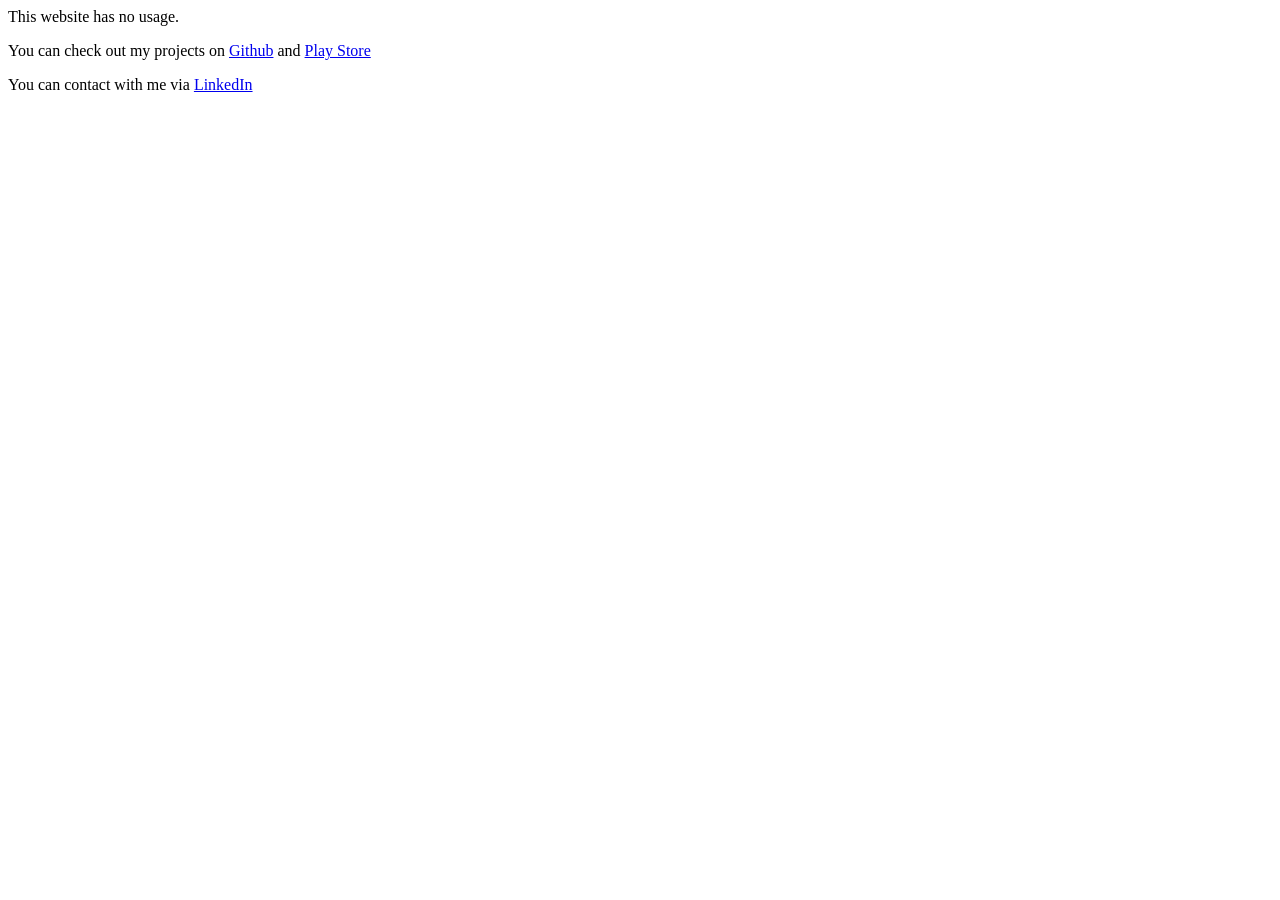
==== commit 7e8bf239: "Initial commit" ====
--- a/index.html
+++ b/index.html
@@ -1,494 +1,10 @@
-<!DOCTYPE html><html lang="en">
-
-<head>
-	<!-- Basic informations -->
-	<meta charset="utf-8">
-	<meta name="viewport" content="width=device-width, initial-scale=1.0">
-	<meta http-equiv="X-UA-Compatible" content="IE=edge">
-
-	<title>Celal Can KAYA</title>
-
-	<!-- Twitter Card -->
-	<!--
-	<meta name="twitter:title" content="">
-	<meta name="twitter:description" content="">
-	<meta name="twitter:domain" content="">
-	<meta name="twitter:image:src" content="">
-	<meta name="twitter:site" content="">
-	<meta name="twitter:creator" content="">
-	<meta name="twitter:card" content="">
-	-->
-
-	<!-- Favicon -->
-	<link rel="apple-touch-icon" sizes="180x180" href="style/favicon/apple-touch-icon-180x180.png">
-	<link rel="apple-touch-icon" sizes="152x152" href="style/favicon/apple-touch-icon-152x152.png">
-	<link rel="apple-touch-icon" sizes="144x144" href="style/favicon/apple-touch-icon-144x144.png">
-	<link rel="apple-touch-icon" sizes="120x120" href="style/favicon/apple-touch-icon-120x120.png">
-	<link rel="apple-touch-icon" sizes="114x114" href="style/favicon/apple-touch-icon-114x114.png">
-	<link rel="apple-touch-icon" sizes="57x57" href="style/favicon/apple-touch-icon-57x57.png">
-	<link rel="apple-touch-icon" sizes="72x72" href="style/favicon/apple-touch-icon-72x72.png">
-	<link rel="apple-touch-icon" sizes="60x60" href="style/favicon/apple-touch-icon-60x60.png">
-	<link rel="apple-touch-icon" sizes="76x76" href="style/favicon/apple-touch-icon-76x76.png">
-	<link rel="icon" type="image/png" href="style/favicon/favicon-192x192.png" sizes="192x192">
-	<link rel="icon" type="image/png" href="style/favicon/favicon-160x160.png" sizes="160x160">
-	<link rel="icon" type="image/png" href="style/favicon/favicon-96x96.png" sizes="96x96">
-	<link rel="icon" type="image/png" href="style/favicon/favicon-16x16.png" sizes="16x16">
-	<link rel="icon" type="image/png" href="style/favicon/favicon-32x32.png" sizes="32x32">
-	<meta name="msapplication-TileColor" content="#da532c">
-	<meta name="msapplication-TileImage" content="style/favicon/mstile-144x144.png">
-	<meta name="msapplication-config" content="style/favicon/browserconfig.xml">
-	<link rel="shortcut icon" href="favicon.ico">
-
-	<!-- Fonts -->
-	<link href="style/fonts/webfont-raleway/webfont-raleway.css" rel="stylesheet" type="text/css">
-	<link href="style/fonts/webfont-font-awesome/css/font-awesome.css" rel="stylesheet" type="text/css">
-
-	<!-- Stylesheets -->
-	<link href="style/css/global.css" type="text/css" rel="stylesheet" media="all">
-
-	<!-- Scripts preload -->
-	<!--[if lt IE 9]><script src="style/js/html5shiv.js"></script><![endif]-->
-</head>
-
-<body>
-
-
-
-
-
-
-	<!-- Some Helper Stuff -->
-	<div id="start" class="start">&nbsp;</div>
-	<div class="maxwidth1050">&nbsp;</div>
-
-
-
-
-
-
-
-	<!-- Header -->
-	<header class="header">
-		<div class="header__wrapper">
-			<div class="header__hamburger">
-				<div class="header__hamburger-block">&nbsp;</div>
-				<div class="header__hamburger-block">&nbsp;</div>
-				<div class="header__hamburger-block">&nbsp;</div>
-			</div>
-			<nav class="header__navigation">
-				<a href="#start" class="js-smooth-scroll">
-					<div class="js-smooth-scroll  header__navigation-element">Start...</div>
-				</a>
-				<a href="#experience" class="js-smooth-scroll">
-					<div class="header__navigation-element  header__navigation-element--experience">Skills...</div>
-				</a>
-				<a href="#realizations" class="js-smooth-scroll">
-					<div class="header__navigation-element  header__navigation-element--realizations">Portfolio...</div>
-				</a>
-				<a href="#contact" class="js-smooth-scroll">
-					<div class="header__navigation-element  header__navigation-element--contact">Contact...</div>
-				</a>
-			</nav>
-
-			<div class="header__social-icons">
-				<a target="_blank" href="https://github.com/celalcankaya"><i class="fa fa-github"></i></a>
-				<a target="_blank" href="https://www.linkedin.com/in/celalcankaya"><i class="fa fa-linkedin"></i></a>
-			</div>
-		</div>
-	</header>
-	<!-- End Header -->
-
-
-
-
-
-
-
-
-	<!-- First Fixed "Hero" Section -->
-	<section id="hero" class="hero">
-		<div class="hero__background">&nbsp;</div>
-		<div class="hero__gradient">&nbsp;</div>
-		<div class="hero__pattern">&nbsp;</div>
-		<div class="hero__content">
-			<div class="hero__content-wrapper">
-				<div class="hero__title-wrapper">
-					<div class="hero__title-large">Hello!</div>
-					<div class="hero__title-small">I'm CELAL CAN KAYA</div>
-				</div>
-				<div class="hero__photo-wrapper">
-					<div class="hero__photo">
-						<!--<div class="hero__hat">&nbsp;</div>-->
-					</div>
-				</div>
-				<div class="hero__description">
-					I am a developer with good knowledge of both back-end and front-end technologies.I'm very passionate and dedicated to my work.
-				</div>
-				<div class="hero__call-to-action">
-					<a href="content/resume/resume.pdf" target="_blank" class="hero__alt-button">You can view my resume from here.</a>
-				</div>
-			</div>
-		</div>
-	</section>
-	<!-- End First Fixed "Hero" Section -->
-
-	<!-- Scrollable Content -->
-	<div class="content">
-
-		<!-- "Experience" Section -->
-		<section id="experience" class="experience">
-			<div class="experience__hollow-arrow">&nbsp;</div>
-			<div class="experience__wrapper">
-				<div class="section-header">
-					<div class="section-header__title  section-header__title--experience">My Skills...</div>
-					<div class="section-header__subtitle">Software and technologies that I'm experienced in</div>
-				</div>
-				<div class="experience__icons-wrapper">
-					<div class="experience__icon  experience__icon--java">
-						<div class="experience__icon-description">Java</div>
-					</div>
-					<div class="experience__icon  experience__icon--c">
-						<div class="experience__icon-description">C</div>
-					</div>
-					<div class="experience__icon  experience__icon--cpp">
-						<div class="experience__icon-description">C++</div>
-					</div>
-					<div class="experience__icon  experience__icon--python">
-						<div class="experience__icon-description">Python</div>
-					</div>
-					<div class="experience__icon  experience__icon--dotnet">
-						<div class="experience__icon-description">.NET Core</div>
-					</div>
-					<div class="experience__icon  experience__icon--android">
-						<div class="experience__icon-description">Android</div>
-					</div>
-					<div class="experience__icon  experience__icon--mssql">
-						<div class="experience__icon-description">MSSQL</div>
-					</div>
-					<div class="experience__icon  experience__icon--angular">
-						<div class="experience__icon-description">Angular</div>
-					</div>
-					<div class="experience__icon  experience__icon--git">
-						<div class="experience__icon-description">GIT</div>
-					</div>
-					<div class="experience__icon  experience__icon--rabbitmq">
-						<div class="experience__icon-description">Rabbit MQ</div>
-					</div>
-					<div class="experience__icon  experience__icon--html5">
-						<div class="experience__icon-description">HTML5</div>
-					</div>
-					<div class="experience__icon  experience__icon--css3">
-						<div class="experience__icon-description">CSS3</div>
-					</div>
-					<div class="experience__icon  experience__icon--bootstrap">
-						<div class="experience__icon-description">Bootstrap 3</div>
-					</div>
-					<div class="experience__icon  experience__icon--verilog">
-						<div class="experience__icon-description">Verilog</div>
-					</div>
-				</div>
-			</div>
-		</section>
-		<!-- End "Experience" Section -->
-
-
-		<!-- "Realizations" Section - With Projects -->
-		<section id="realizations" class="realizations">
-			<div class="realizations__wrapper">
-
-				<div class="section-header">
-					<div class="section-header__title  section-header__title--realizations">Portfolio...</div>
-					<div class="section-header__subtitle">Selected projects that I had the pleasure to work on</div>
-				</div>
-
-				<div class="showcase">
-					<div class="showcase__thumbnails-wrapper">
-
-						<img data-project="p1" class="showcase__thumb  showcase__thumb--first  showcase__thumb--active" src="content/project01_thumb.jpg">
-						<img data-project="p2" class="showcase__thumb" src="content/project02_thumb.jpg">
-						<img data-project="p3" class="showcase__thumb" src="content/project03_thumb.jpg">
-						<img data-project="p4" class="showcase__thumb" src="content/project04_thumb.jpg">
-						<img data-project="p5" class="showcase__thumb" src="content/project05_thumb.jpg">
-
-					</div>
-
-					<div class="showcase__stage-wrapper">
-
-						<!-- project 1 -->
-						<div data-project="p1" class="showcase__stage  showcase__stage--active">
-							<div class="showcase__slider">
-								<ul class="rslides">
-
-									<li>
-										<a href="content/project01_slide01.jpg" target="_blank">
-											<img src="content/project01_slide01.jpg">
-										</a>
-									</li>
-
-								</ul>
-							</div>
-							<div class="showcase__infos-wrapper">
-								<div class="showcase__title">
-									Huysuz
-									<div class="showcase__title-description">Personal Project</div>
-								</div>
-								<div class="showcase__point">
-									<div class="showcase__point-title">Technologies Used</div>
-									<div class="showcase__point-description">
-										Java, Android, Dialogflow
-									</div>
-								</div>
-
-
-								<div class="showcase__point">
-									<div class="showcase__point-title">Details</div>
-									<div class="showcase__point-details-excerpt">
-										In this project, a voice sports assistant application is designed which moves according to the voice instructions given by the person while doing sports.   <!--<span class="showcase__ellipsis"></span>--><span class="showcase__readmore">more</span>
-									</div>
-
-									<div class="showcase__point-details-full">
-										The application is designed to be used on Android mobile phones. Depending on the voice commands given by the user, the application will be able to do research on a subject that the user wants, find and play the songs he wants, pass news summaries, motivate the user depending on the sport data of the user at the moment <span class="showcase__readless">less</span>
-									</div>
-								</div>
-
-							</div>
-						</div>
-
-						<!-- project 2 -->
-						<div data-project="p2" class="showcase__stage">
-							<div class="showcase__slider">
-								<ul class="rslides">
-									<li>
-										<a href="content/project05_slide01.jpg" target="_blank">
-											<img src="content/project05_slide01.jpg">
-										</a>
-									</li>
-								</ul>
-							</div>
-							<div class="showcase__infos-wrapper">
-								<div class="showcase__title">
-									aTracker
-									<div class="showcase__title-description">Group Project</div>
-								</div>
-								<div class="showcase__point">
-									<div class="showcase__point-title">My Responsibilites</div>
-									<div class="showcase__point-description">
-										Front-end and Back-End Development.
-									</div>
-								</div>
-								<div class="showcase__point">
-									<div class="showcase__point-title">Technologies Used</div>
-									<div class="showcase__point-description">
-										Java, Android
-									</div>
-								</div>
-								<a target="_blank" href="https://github.com/CelalCanKaya/aTracker" class="showcase__button  ghost-button  ghost-button--realizations">Visit Website</a>
-							</div>
-						</div>
-
-						<!-- project 3 -->
-						<div data-project="p3" class="showcase__stage">
-							<div class="showcase__slider">
-								<ul class="rslides">
-									<li>
-										<a href="content/project03_slide01.jpg" target="_blank">
-											<img src="content/project03_slide01.jpg">
-										</a>
-									</li>
-									<li>
-										<a href="content/project03_slide02.jpg" target="_blank">
-											<img src="content/project03_slide02.jpg">
-										</a>
-									</li>
-									<li>
-										<a href="content/project03_slide03.jpg" target="_blank">
-											<img src="content/project03_slide03.jpg">
-										</a>
-									</li>
-								</ul>
-							</div>
-							<div class="showcase__infos-wrapper">
-								<div class="showcase__title">
-									GTU E-Ticaret
-									<div class="showcase__title-description">Group Project</div>
-								</div>
-								<div class="showcase__point">
-									<div class="showcase__point-title">My Responsibilites</div>
-									<div class="showcase__point-description">
-										Front-end and Back-End Development.
-									</div>
-								</div>
-								<div class="showcase__point">
-									<div class="showcase__point-title">Technologies Used</div>
-									<div class="showcase__point-description">
-										Java, Android, Firebase
-									</div>
-								</div>
-								<div class="showcase__point">
-									<div class="showcase__point-title">Section Title</div>
-									<div class="showcase__point-details-excerpt">
-										GTU E-Ticaret is an mobile app that allows users who is the member of Gebze Technical University to buy from, sell to and chat with others locally.		<span class="showcase__readmore">more</span>
-									</div>
-									<div class="showcase__point-details-full">
-										This project was developed with a group of 7 people to understand data structures and to see where they will be used.
-										<span class="showcase__readless">less</span>
-									</div>
-								</div>
-								<a target="_blank" href="https://github.com/CelalCanKaya/GTUTicaret" class="showcase__button  ghost-button  ghost-button--realizations">Visit Website</a>
-							</div>
-						</div>
-
-						<!-- project 4 -->
-						<div data-project="p4" class="showcase__stage">
-							<div class="showcase__slider">
-								<ul class="rslides">
-									<li>
-										<a href="content/project04_slide01.jpg" target="_blank">
-											<img src="content/project04_slide01.jpg">
-										</a>
-									</li>
-									<li>
-										<a href="content/project04_slide02.jpg" target="_blank">
-											<img src="content/project04_slide02.jpg">
-										</a>
-									</li>
-									<li>
-										<a href="content/project04_slide03.jpg" target="_blank">
-											<img src="content/project04_slide03.jpg">
-										</a>
-									</li>
-								</ul>
-							</div>
-							<div class="showcase__infos-wrapper">
-								<div class="showcase__title">
-									Connect 4
-									<div class="showcase__title-description">Personal Project</div>
-								</div>
-								<div class="showcase__point">
-									<div class="showcase__point-title">Technologies Used</div>
-									<div class="showcase__point-description">
-										Java AWT, Java Swing
-									</div>
-								</div>
-								<div class="showcase__point">
-									<div class="showcase__point-title">Details</div>
-									<div class="showcase__point-details-excerpt">
-										Connect Four is a two-player connection game in which the players first choose a color and then take turns dropping one colored disc from the top into vertically suspended grid.  <span class="showcase__readmore">more</span>
-									</div>
-									<div class="showcase__point-details-full">
-										The pieces fall straight down, occupying the lowest available space within the column. The objective of the game is to be the first to form a horizontal, vertical, or diagonal line of four of one's own discs 	<span class="showcase__readless">less</span>
-									</div>
-								</div>
-								<a target="_blank" href="https://github.com/CelalCanKaya/Connect-4-GUI" class="showcase__button  ghost-button  ghost-button--realizations">Visit Website</a>
-							</div>
-						</div>
-
-						<!-- project 5 -->
-						<div data-project="p5" class="showcase__stage">
-							<div class="showcase__slider">
-								<ul class="rslides">
-									<li>
-										<a href="content/project05_slide01.jpg" target="_blank">
-											<img src="content/project05_slide01.jpg">
-										</a>
-									</li>
-								</ul>
-							</div>
-							<div class="showcase__infos-wrapper">
-								<div class="showcase__title">
-									Sliding Puzzle
-									<div class="showcase__title-description">Personal Project</div>
-								</div>
-								<div class="showcase__point">
-									<div class="showcase__point-title">Technologies Used</div>
-									<div class="showcase__point-description">
-										Java, Android
-									</div>
-								</div>
-								<div class="showcase__point">
-									<div class="showcase__point-title">Details</div>
-									<div class="showcase__point-details-excerpt">
-										Sliding puzzle, is a combination puzzle game that challenges a player to slide pieces along certain routes to establish a certain end-configuration.<span class="showcase__ellipsis">...</span>
-										<span class="showcase__readmore">more</span>
-									</div>
-									<div class="showcase__point-details-full">
-										This project is developed for Android mobile phones. User can play a game with various sizes.
-										<span class="showcase__readless">less</span>
-									</div>
-								</div>
-								<a target="_blank" href="https://github.com/CelalCanKaya/SlidingPuzzle" class="showcase__button  ghost-button  ghost-button--realizations">Visit Website</a>
-							</div>
-						</div>
-
-
-					</div>
-
-				</div>
-			</div>
-		</section>
-		<!-- End "Realizations" Section - With Projects -->
-
-
-
-		<!-- "Contact" Section -->
-		<section id="contact" class="contact">
-			<div class="contact__wrapper">
-				<div class="section-header">
-					<div class="section-header__title  section-header__title--contact">Contact...</div>
-					<div class="section-header__subtitle">Contact me through provided social media or just use the contact form</div>
-				</div>
-
-				<div class="contact__icons-wrapper">
-					<div class="contact__icon">
-						<a target="_blank" href="mailto:cckaya08@gmail.com"><i class="fa fa-envelope"></i></a>
-						<div class="contact__icon-description">cckaya08@gmail.com</div>
-					</div>
-					<div class="contact__icon">
-						<a target="_blank" href="https://www.linkedin.com/in/celalcankaya"><i class="fa fa-linkedin"></i></a>
-						<div class="contact__icon-description">Celal Can KAYA</div>
-					</div>
-				</div>
-
-		</section>
-		<!-- End "Contact" Section -->
-
-
-
-
-
-
-
-
-
-
-
-
-
-
-
-
-
-
-
-
-
-	</div>
-	<!-- End Scrollable Content -->
-
-
-
-
-
-
-
-
-
-
-
-
-	<!-- Scripts postload -->
-	<script src="style/js/dependencies.min.js" type="text/javascript"></script>
-	<script src="style/js/global.js" type="text/javascript"></script>
-
-</body>
-</html>
+<html>
+  <head>
+    <title>Celal Can Kaya</title>
+  </head>
+  <body>
+    <p>This website has no usage.</p>
+    <p>You can check out my projects on <a href="https://github.com/CelalCanKaya">Github</a> and <a href="https://play.google.com/store/apps/dev?id=6186542380897301429">Play Store</a></p>
+    <p>You can contact with me via <a href="https://www.linkedin.com/in/celalcankaya/">LinkedIn</a></p>
+  </body>
+</html>
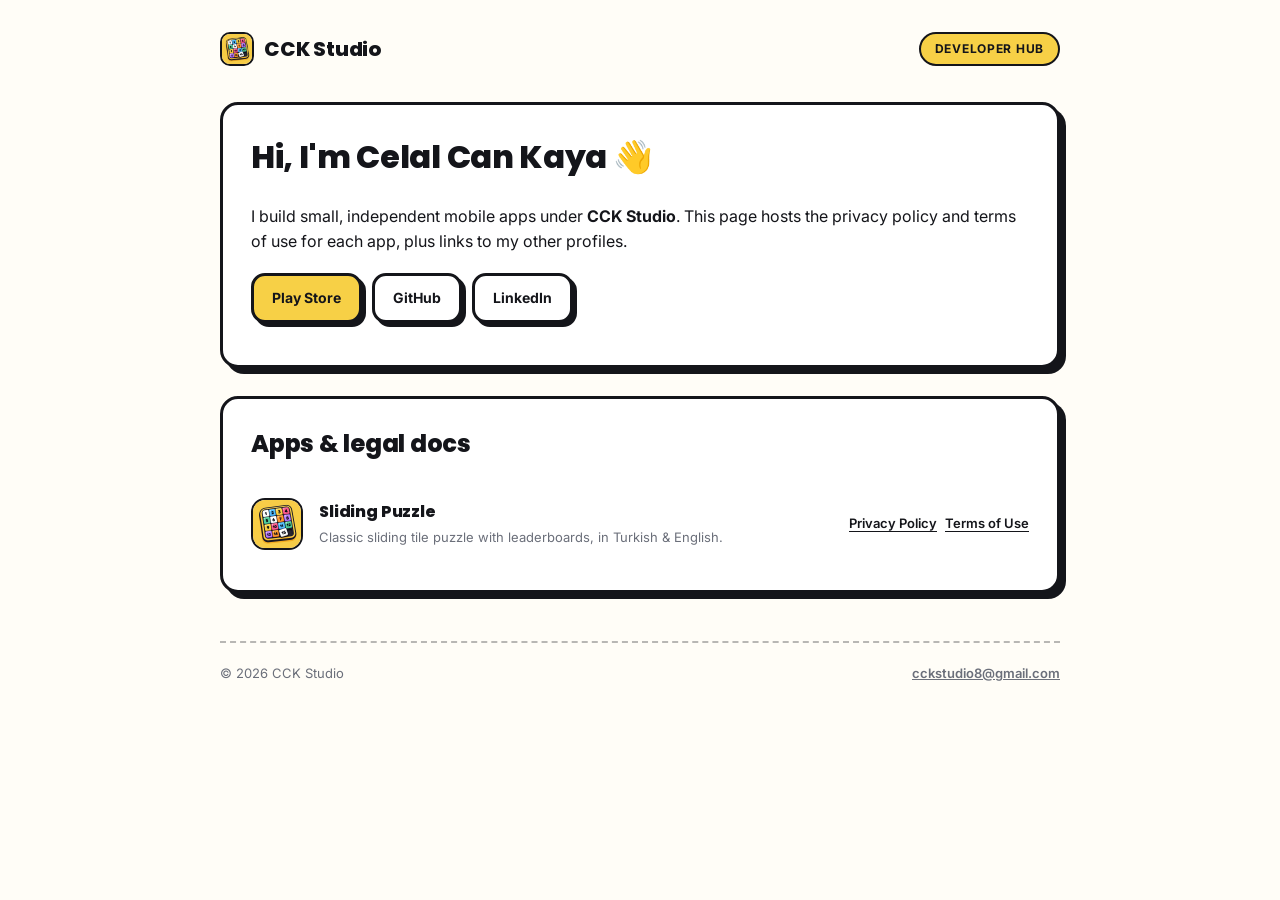
==== commit 2de62c41: "Add CCK Studio landing page and Sliding Puzzle privacy policy / terms of use Bilingual (EN/TR) legal" ====
--- a/index.html
+++ b/index.html
@@ -1,10 +1,57 @@
-<html>
-  <head>
-    <title>Celal Can Kaya</title>
-  </head>
-  <body>
-    <p>This website has no usage.</p>
-    <p>You can check out my projects on <a href="https://github.com/CelalCanKaya">Github</a> and <a href="https://play.google.com/store/apps/dev?id=6186542380897301429">Play Store</a></p>
-    <p>You can contact with me via <a href="https://www.linkedin.com/in/celalcankaya/">LinkedIn</a></p>
-  </body>
-</html>+<!DOCTYPE html>
+<html lang="en">
+<head>
+  <meta charset="UTF-8" />
+  <meta name="viewport" content="width=device-width, initial-scale=1" />
+  <title>CCK Studio</title>
+  <meta name="description" content="CCK Studio - apps, privacy policies, and terms of use." />
+  <link rel="icon" href="assets/img/sliding-puzzle-icon.png" />
+  <link rel="stylesheet" href="assets/css/style.css" />
+</head>
+<body>
+  <div class="wrap">
+    <div class="topbar">
+      <span class="brand">
+        <img src="assets/img/sliding-puzzle-icon.png" alt="" />
+        CCK Studio
+      </span>
+      <span class="pill">Developer Hub</span>
+    </div>
+
+    <div class="card">
+      <h1 style="margin-top:0">Hi, I'm Celal Can Kaya 👋</h1>
+      <p>
+        I build small, independent mobile apps under <strong>CCK Studio</strong>. This page hosts
+        the privacy policy and terms of use for each app, plus links to my other profiles.
+      </p>
+      <p style="display:flex; gap:10px; flex-wrap:wrap; margin-top:18px;">
+        <a class="btn" href="https://play.google.com/store/apps/dev?id=6186542380897301429" target="_blank" rel="noopener">Play Store</a>
+        <a class="btn ghost" href="https://github.com/CelalCanKaya" target="_blank" rel="noopener">GitHub</a>
+        <a class="btn ghost" href="https://www.linkedin.com/in/celalcankaya/" target="_blank" rel="noopener">LinkedIn</a>
+      </p>
+    </div>
+
+    <div class="card">
+      <h2 style="margin-top:0; border-top:none; padding-top:0;">Apps &amp; legal docs</h2>
+
+      <div class="app-row">
+        <img src="assets/img/sliding-puzzle-icon.png" alt="" />
+        <div class="meta">
+          <h3>Sliding Puzzle</h3>
+          <p>Classic sliding tile puzzle with leaderboards, in Turkish &amp; English.</p>
+        </div>
+        <div class="links">
+          <a href="apps/sliding-puzzle/privacy-policy.html">Privacy Policy</a>
+          <a href="apps/sliding-puzzle/terms-of-use.html">Terms of Use</a>
+        </div>
+      </div>
+    </div>
+
+    <footer>
+      <span>&copy; <span id="year"></span> CCK Studio</span>
+      <a href="mailto:cckstudio8@gmail.com">cckstudio8@gmail.com</a>
+    </footer>
+  </div>
+  <script>document.getElementById("year").textContent = new Date().getFullYear();</script>
+</body>
+</html>
--- a/assets/css/style.css
+++ b/assets/css/style.css
@@ -0,0 +1,305 @@
+/* CCK Studio - shared "Neo-Brutalist" site theme
+   Reused across the studio landing page and every app's legal docs. */
+
+@import url("https://fonts.googleapis.com/css2?family=Poppins:wght@500;600;700;800&family=Inter:wght@400;500;600&display=swap");
+
+:root {
+  --bg: #fffdf7;
+  --surface: #ffffff;
+  --text: #14151a;
+  --muted: #6b6f7a;
+  --border: #14151a;
+  --shadow: #14151a;
+  --yellow: #f7d046;
+  --pink: #ff5c8a;
+  --green: #45d19a;
+  --cyan: #55c2ff;
+  --radius: 18px;
+  --border-w: 3px;
+}
+
+@media (prefers-color-scheme: dark) {
+  :root {
+    --bg: #14151a;
+    --surface: #1e2029;
+    --text: #f5f5f2;
+    --muted: #a3a8b5;
+    --border: #f5f5f2;
+    --shadow: #ff5c8a;
+  }
+}
+
+* {
+  box-sizing: border-box;
+}
+
+html,
+body {
+  margin: 0;
+  padding: 0;
+}
+
+body {
+  background: var(--bg);
+  color: var(--text);
+  font-family: "Inter", system-ui, sans-serif;
+  line-height: 1.6;
+  -webkit-font-smoothing: antialiased;
+}
+
+h1,
+h2,
+h3,
+.brand {
+  font-family: "Poppins", "Inter", system-ui, sans-serif;
+  font-weight: 800;
+  letter-spacing: -0.01em;
+}
+
+a {
+  color: inherit;
+}
+
+.wrap {
+  max-width: 880px;
+  margin: 0 auto;
+  padding: 32px 20px 80px;
+}
+
+/* ---- Top bar ---- */
+.topbar {
+  display: flex;
+  align-items: center;
+  justify-content: space-between;
+  gap: 12px;
+  margin-bottom: 36px;
+  flex-wrap: wrap;
+}
+
+.brand {
+  display: flex;
+  align-items: center;
+  gap: 10px;
+  font-size: 20px;
+  text-decoration: none;
+}
+
+.brand img {
+  width: 34px;
+  height: 34px;
+  border-radius: 10px;
+  border: 2px solid var(--border);
+}
+
+/* ---- Neo-brutalist card ---- */
+.card {
+  background: var(--surface);
+  border: var(--border-w) solid var(--border);
+  border-radius: var(--radius);
+  box-shadow: 6px 6px 0 var(--shadow);
+  padding: 26px 28px;
+  margin-bottom: 24px;
+}
+
+.card + .card {
+  margin-top: 28px;
+}
+
+/* ---- Badge / pill ---- */
+.pill {
+  display: inline-flex;
+  align-items: center;
+  gap: 6px;
+  background: var(--yellow);
+  color: #14151a;
+  border: 2px solid var(--border);
+  border-radius: 999px;
+  padding: 5px 14px;
+  font-weight: 700;
+  font-size: 12px;
+  text-transform: uppercase;
+  letter-spacing: 0.06em;
+}
+
+/* ---- Buttons / links-as-buttons ---- */
+.btn {
+  display: inline-flex;
+  align-items: center;
+  gap: 8px;
+  background: var(--yellow);
+  color: #14151a;
+  border: var(--border-w) solid var(--border);
+  border-radius: 14px;
+  box-shadow: 4px 4px 0 var(--shadow);
+  padding: 11px 18px;
+  font-weight: 700;
+  font-size: 14px;
+  text-decoration: none;
+  transition: transform 0.12s ease;
+}
+
+.btn:active {
+  transform: translate(3px, 3px);
+  box-shadow: 1px 1px 0 var(--shadow);
+}
+
+.btn.pink {
+  background: var(--pink);
+  color: #14151a;
+}
+
+.btn.ghost {
+  background: var(--surface);
+  color: var(--text);
+}
+
+/* ---- App list on the landing page ---- */
+.app-row {
+  display: flex;
+  align-items: center;
+  gap: 16px;
+  padding: 14px 0;
+}
+
+.app-row + .app-row {
+  border-top: 2px dashed color-mix(in srgb, var(--border) 30%, transparent);
+}
+
+.app-row img {
+  width: 52px;
+  height: 52px;
+  border-radius: 14px;
+  border: 2px solid var(--border);
+  flex-shrink: 0;
+}
+
+.app-row .meta {
+  flex: 1;
+  min-width: 0;
+}
+
+.app-row .meta h3 {
+  margin: 0 0 2px;
+  font-size: 16px;
+}
+
+.app-row .meta p {
+  margin: 0;
+  font-size: 13px;
+  color: var(--muted);
+}
+
+.app-row .links {
+  display: flex;
+  gap: 8px;
+  flex-shrink: 0;
+}
+
+.app-row .links a {
+  font-size: 13px;
+  font-weight: 600;
+  text-decoration: underline;
+  text-underline-offset: 3px;
+}
+
+/* ---- Legal doc pages ---- */
+.doc-header h1 {
+  font-size: 26px;
+  margin: 10px 0 4px;
+}
+
+.doc-header .updated {
+  color: var(--muted);
+  font-size: 13px;
+  margin-bottom: 0;
+}
+
+.lang-toggle {
+  display: inline-flex;
+  border: var(--border-w) solid var(--border);
+  border-radius: 999px;
+  overflow: hidden;
+  box-shadow: 3px 3px 0 var(--shadow);
+}
+
+.lang-toggle button {
+  border: none;
+  background: var(--surface);
+  color: var(--text);
+  font-weight: 700;
+  font-size: 13px;
+  padding: 7px 16px;
+  cursor: pointer;
+  font-family: inherit;
+}
+
+.lang-toggle button.active {
+  background: var(--yellow);
+}
+
+.doc h2 {
+  font-size: 18px;
+  margin: 30px 0 8px;
+  padding-top: 6px;
+  border-top: 2px dashed color-mix(in srgb, var(--border) 30%, transparent);
+}
+
+.doc h2:first-of-type {
+  border-top: none;
+  margin-top: 6px;
+}
+
+.doc p,
+.doc li {
+  font-size: 15px;
+}
+
+.doc ul {
+  padding-left: 22px;
+}
+
+.doc li + li {
+  margin-top: 6px;
+}
+
+.doc strong {
+  font-weight: 700;
+}
+
+.doc a {
+  text-decoration: underline;
+  text-underline-offset: 3px;
+  font-weight: 600;
+}
+
+.lang-block[hidden] {
+  display: none;
+}
+
+/* ---- Footer ---- */
+footer {
+  margin-top: 48px;
+  padding-top: 20px;
+  border-top: 2px dashed color-mix(in srgb, var(--border) 30%, transparent);
+  color: var(--muted);
+  font-size: 13px;
+  display: flex;
+  justify-content: space-between;
+  gap: 12px;
+  flex-wrap: wrap;
+}
+
+footer a {
+  color: var(--muted);
+  font-weight: 600;
+}
+
+@media (max-width: 520px) {
+  .app-row {
+    flex-wrap: wrap;
+  }
+  .app-row .links {
+    width: 100%;
+    padding-left: 68px;
+  }
+}
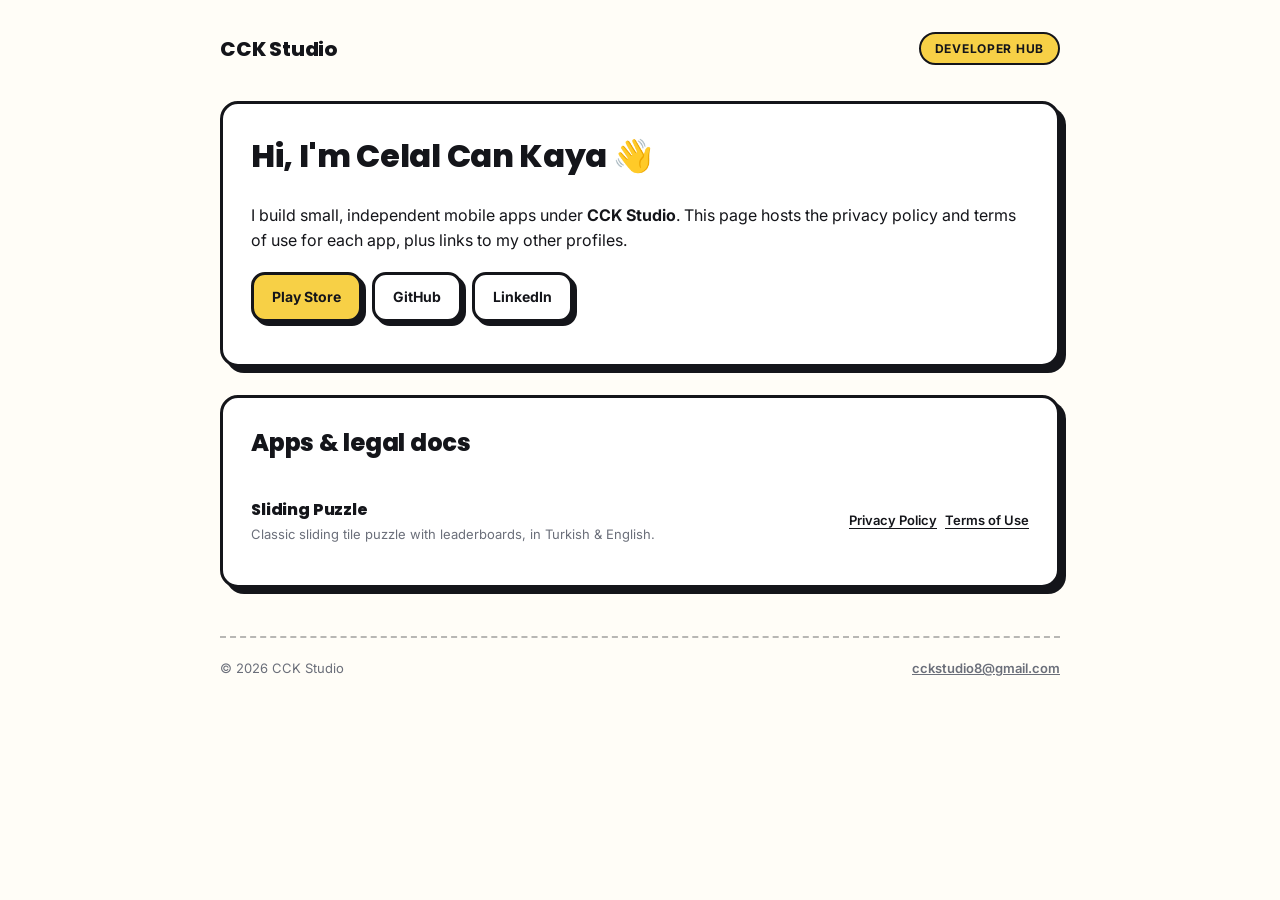
==== commit 3f74ef9f: "Remove the Sliding Puzzle app icon from the studio branding The app icon was standing in as the "CCK" ====
--- a/index.html
+++ b/index.html
@@ -5,16 +5,12 @@
   <meta name="viewport" content="width=device-width, initial-scale=1" />
   <title>CCK Studio</title>
   <meta name="description" content="CCK Studio - apps, privacy policies, and terms of use." />
-  <link rel="icon" href="assets/img/sliding-puzzle-icon.png" />
   <link rel="stylesheet" href="assets/css/style.css" />
 </head>
 <body>
   <div class="wrap">
     <div class="topbar">
-      <span class="brand">
-        <img src="assets/img/sliding-puzzle-icon.png" alt="" />
-        CCK Studio
-      </span>
+      <span class="brand">CCK Studio</span>
       <span class="pill">Developer Hub</span>
     </div>
 
@@ -35,7 +31,6 @@
       <h2 style="margin-top:0; border-top:none; padding-top:0;">Apps &amp; legal docs</h2>
 
       <div class="app-row">
-        <img src="assets/img/sliding-puzzle-icon.png" alt="" />
         <div class="meta">
           <h3>Sliding Puzzle</h3>
           <p>Classic sliding tile puzzle with leaderboards, in Turkish &amp; English.</p>
--- a/assets/css/style.css
+++ b/assets/css/style.css
@@ -84,13 +84,6 @@
   text-decoration: none;
 }
 
-.brand img {
-  width: 34px;
-  height: 34px;
-  border-radius: 10px;
-  border: 2px solid var(--border);
-}
-
 /* ---- Neo-brutalist card ---- */
 .card {
   background: var(--surface);
@@ -165,14 +158,6 @@
   border-top: 2px dashed color-mix(in srgb, var(--border) 30%, transparent);
 }
 
-.app-row img {
-  width: 52px;
-  height: 52px;
-  border-radius: 14px;
-  border: 2px solid var(--border);
-  flex-shrink: 0;
-}
-
 .app-row .meta {
   flex: 1;
   min-width: 0;
@@ -300,6 +285,5 @@
   }
   .app-row .links {
     width: 100%;
-    padding-left: 68px;
   }
 }
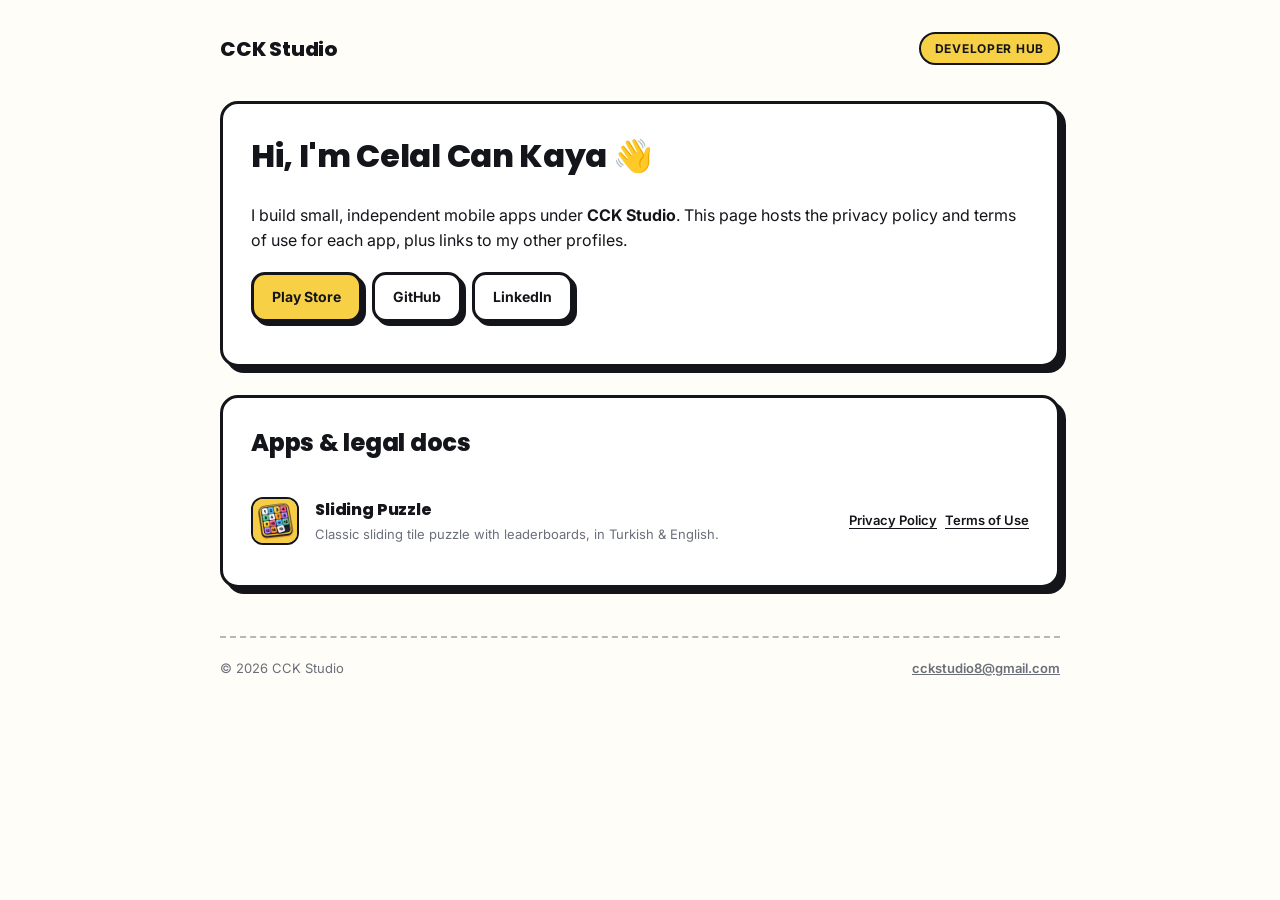
==== commit e00fda21: "Add Sliding Puzzle app icon to its landing page row Co-Authored-By: Claude Sonnet 5 <noreply@anthrop" ====
--- a/index.html
+++ b/index.html
@@ -31,6 +31,7 @@
       <h2 style="margin-top:0; border-top:none; padding-top:0;">Apps &amp; legal docs</h2>
 
       <div class="app-row">
+        <img class="icon" src="assets/icons/sliding-puzzle.png" alt="Sliding Puzzle app icon" width="48" height="48" />
         <div class="meta">
           <h3>Sliding Puzzle</h3>
           <p>Classic sliding tile puzzle with leaderboards, in Turkish &amp; English.</p>
--- a/assets/css/style.css
+++ b/assets/css/style.css
@@ -158,6 +158,14 @@
   border-top: 2px dashed color-mix(in srgb, var(--border) 30%, transparent);
 }
 
+.app-row .icon {
+  width: 48px;
+  height: 48px;
+  border-radius: 12px;
+  border: 2px solid var(--border);
+  flex-shrink: 0;
+}
+
 .app-row .meta {
   flex: 1;
   min-width: 0;
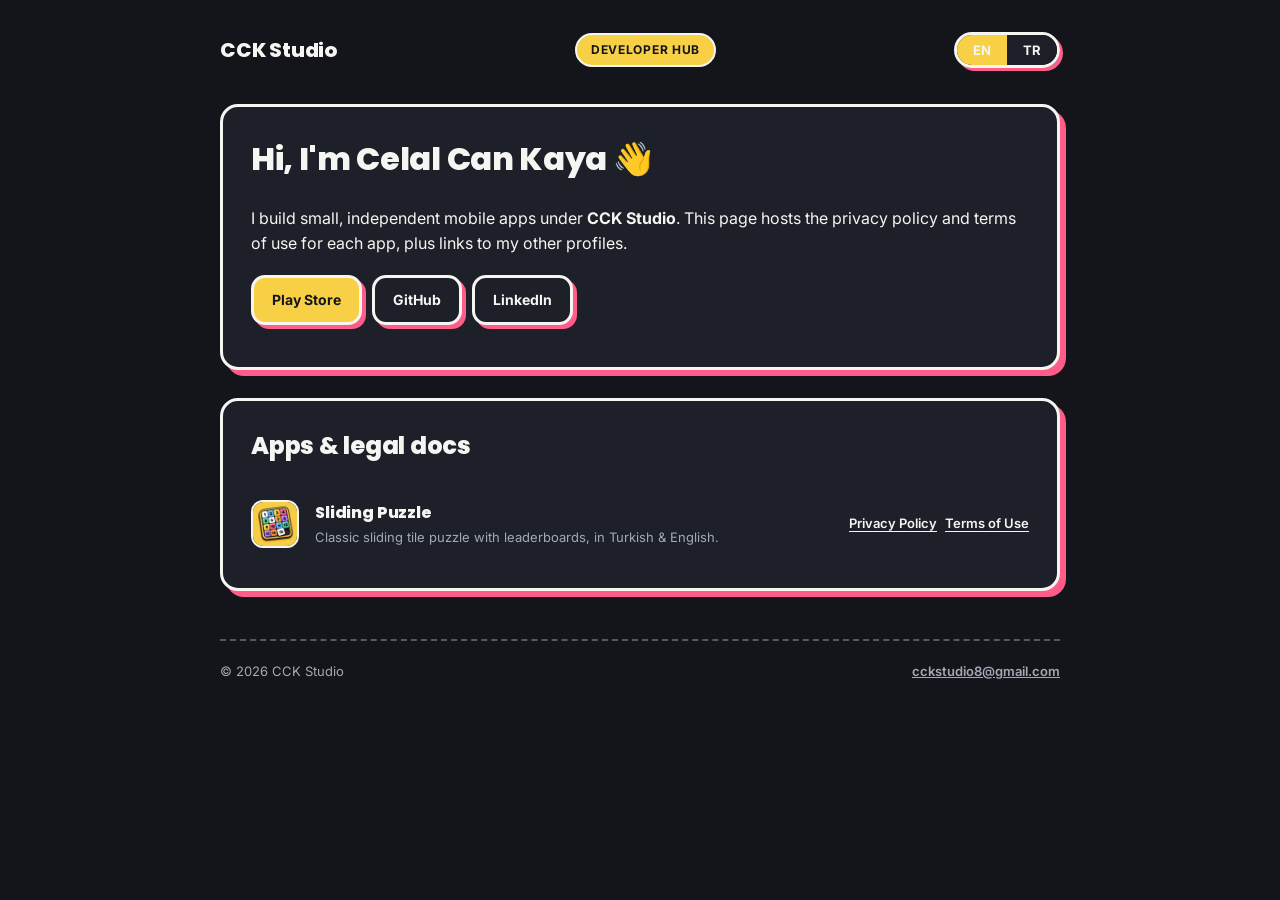
==== commit 293a05c3: "Add TR/EN support to home page and translate legal doc headings Co-Authored-By: Claude Sonnet 5.5 <n" ====
--- a/index.html
+++ b/index.html
@@ -1,5 +1,5 @@
 <!DOCTYPE html>
-<html lang="en">
+<html lang="en" data-title-en="CCK Studio" data-title-tr="CCK Studio">
 <head>
   <meta charset="UTF-8" />
   <meta name="viewport" content="width=device-width, initial-scale=1" />
@@ -11,14 +11,23 @@
   <div class="wrap">
     <div class="topbar">
       <span class="brand">CCK Studio</span>
-      <span class="pill">Developer Hub</span>
+      <span class="pill"><span class="lang-block" data-lang="en">Developer Hub</span><span class="lang-block" data-lang="tr" hidden>Geliştirici Merkezi</span></span>
+      <div class="lang-toggle">
+        <button type="button" data-lang="en">EN</button>
+        <button type="button" data-lang="tr">TR</button>
+      </div>
     </div>
 
     <div class="card">
-      <h1 style="margin-top:0">Hi, I'm Celal Can Kaya 👋</h1>
-      <p>
+      <h1 style="margin-top:0"><span class="lang-block" data-lang="en">Hi, I'm Celal Can Kaya 👋</span><span class="lang-block" data-lang="tr" hidden>Merhaba, ben Celal Can Kaya 👋</span></h1>
+      <p class="lang-block" data-lang="en">
         I build small, independent mobile apps under <strong>CCK Studio</strong>. This page hosts
         the privacy policy and terms of use for each app, plus links to my other profiles.
+      </p>
+      <p class="lang-block" data-lang="tr" hidden>
+        <strong>CCK Studio</strong> adı altında küçük, bağımsız mobil uygulamalar geliştiriyorum.
+        Bu sayfa her uygulamanın gizlilik politikasını ve kullanım şartlarını, ayrıca diğer
+        profillerimin bağlantılarını barındırır.
       </p>
       <p style="display:flex; gap:10px; flex-wrap:wrap; margin-top:18px;">
         <a class="btn" href="https://play.google.com/store/apps/dev?id=6186542380897301429" target="_blank" rel="noopener">Play Store</a>
@@ -28,17 +37,18 @@
     </div>
 
     <div class="card">
-      <h2 style="margin-top:0; border-top:none; padding-top:0;">Apps &amp; legal docs</h2>
+      <h2 style="margin-top:0; border-top:none; padding-top:0;"><span class="lang-block" data-lang="en">Apps &amp; legal docs</span><span class="lang-block" data-lang="tr" hidden>Uygulamalar ve yasal belgeler</span></h2>
 
       <div class="app-row">
         <img class="icon" src="assets/icons/sliding-puzzle.png" alt="Sliding Puzzle app icon" width="48" height="48" />
         <div class="meta">
           <h3>Sliding Puzzle</h3>
-          <p>Classic sliding tile puzzle with leaderboards, in Turkish &amp; English.</p>
+          <p class="lang-block" data-lang="en">Classic sliding tile puzzle with leaderboards, in Turkish &amp; English.</p>
+          <p class="lang-block" data-lang="tr" hidden>Liderlik tablolu klasik kaydırmalı bulmaca, Türkçe ve İngilizce.</p>
         </div>
         <div class="links">
-          <a href="apps/sliding-puzzle/privacy-policy.html">Privacy Policy</a>
-          <a href="apps/sliding-puzzle/terms-of-use.html">Terms of Use</a>
+          <a href="apps/sliding-puzzle/privacy-policy.html"><span class="lang-block" data-lang="en">Privacy Policy</span><span class="lang-block" data-lang="tr" hidden>Gizlilik Politikası</span></a>
+          <a href="apps/sliding-puzzle/terms-of-use.html"><span class="lang-block" data-lang="en">Terms of Use</span><span class="lang-block" data-lang="tr" hidden>Kullanım Şartları</span></a>
         </div>
       </div>
     </div>
@@ -48,6 +58,7 @@
       <a href="mailto:cckstudio8@gmail.com">cckstudio8@gmail.com</a>
     </footer>
   </div>
+  <script src="assets/js/lang-toggle.js"></script>
   <script>document.getElementById("year").textContent = new Date().getFullYear();</script>
 </body>
 </html>
--- a/assets/css/style.css
+++ b/assets/css/style.css
@@ -4,29 +4,18 @@
 @import url("https://fonts.googleapis.com/css2?family=Poppins:wght@500;600;700;800&family=Inter:wght@400;500;600&display=swap");
 
 :root {
-  --bg: #fffdf7;
-  --surface: #ffffff;
-  --text: #14151a;
-  --muted: #6b6f7a;
-  --border: #14151a;
-  --shadow: #14151a;
+  --bg: #14151a;
+  --surface: #1e2029;
+  --text: #f5f5f2;
+  --muted: #a3a8b5;
+  --border: #f5f5f2;
+  --shadow: #ff5c8a;
   --yellow: #f7d046;
   --pink: #ff5c8a;
   --green: #45d19a;
   --cyan: #55c2ff;
   --radius: 18px;
   --border-w: 3px;
-}
-
-@media (prefers-color-scheme: dark) {
-  :root {
-    --bg: #14151a;
-    --surface: #1e2029;
-    --text: #f5f5f2;
-    --muted: #a3a8b5;
-    --border: #f5f5f2;
-    --shadow: #ff5c8a;
-  }
 }
 
 * {
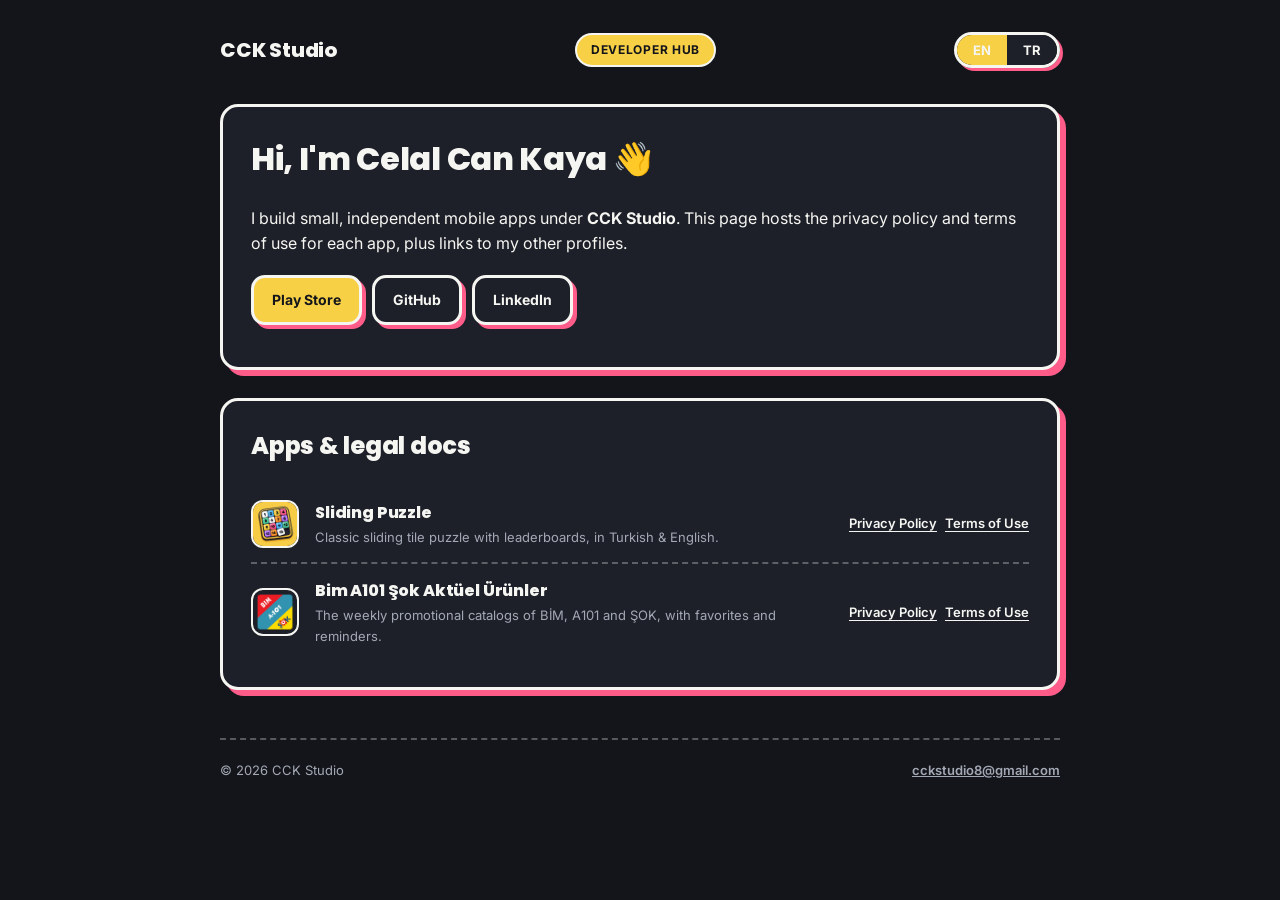
==== commit c2ec6b13: "Add privacy policy and terms for Bim A101 Şok Aktüel Ürünler New bilingual (EN/TR) pages under apps/" ====
--- a/index.html
+++ b/index.html
@@ -51,6 +51,19 @@
           <a href="apps/sliding-puzzle/terms-of-use.html"><span class="lang-block" data-lang="en">Terms of Use</span><span class="lang-block" data-lang="tr" hidden>Kullanım Şartları</span></a>
         </div>
       </div>
+
+      <div class="app-row">
+        <img class="icon" src="assets/icons/bim-a101-sok-aktuel.png" alt="Bim A101 Şok Aktüel Ürünler app icon" width="48" height="48" />
+        <div class="meta">
+          <h3>Bim A101 Şok Aktüel Ürünler</h3>
+          <p class="lang-block" data-lang="en">The weekly promotional catalogs of BİM, A101 and ŞOK, with favorites and reminders.</p>
+          <p class="lang-block" data-lang="tr" hidden>BİM, A101 ve ŞOK'un haftalık aktüel katalogları; favoriler ve hatırlatmalarla.</p>
+        </div>
+        <div class="links">
+          <a href="apps/bim-a101-sok-aktuel/privacy-policy.html"><span class="lang-block" data-lang="en">Privacy Policy</span><span class="lang-block" data-lang="tr" hidden>Gizlilik Politikası</span></a>
+          <a href="apps/bim-a101-sok-aktuel/terms-of-use.html"><span class="lang-block" data-lang="en">Terms of Use</span><span class="lang-block" data-lang="tr" hidden>Kullanım Şartları</span></a>
+        </div>
+      </div>
     </div>
 
     <footer>
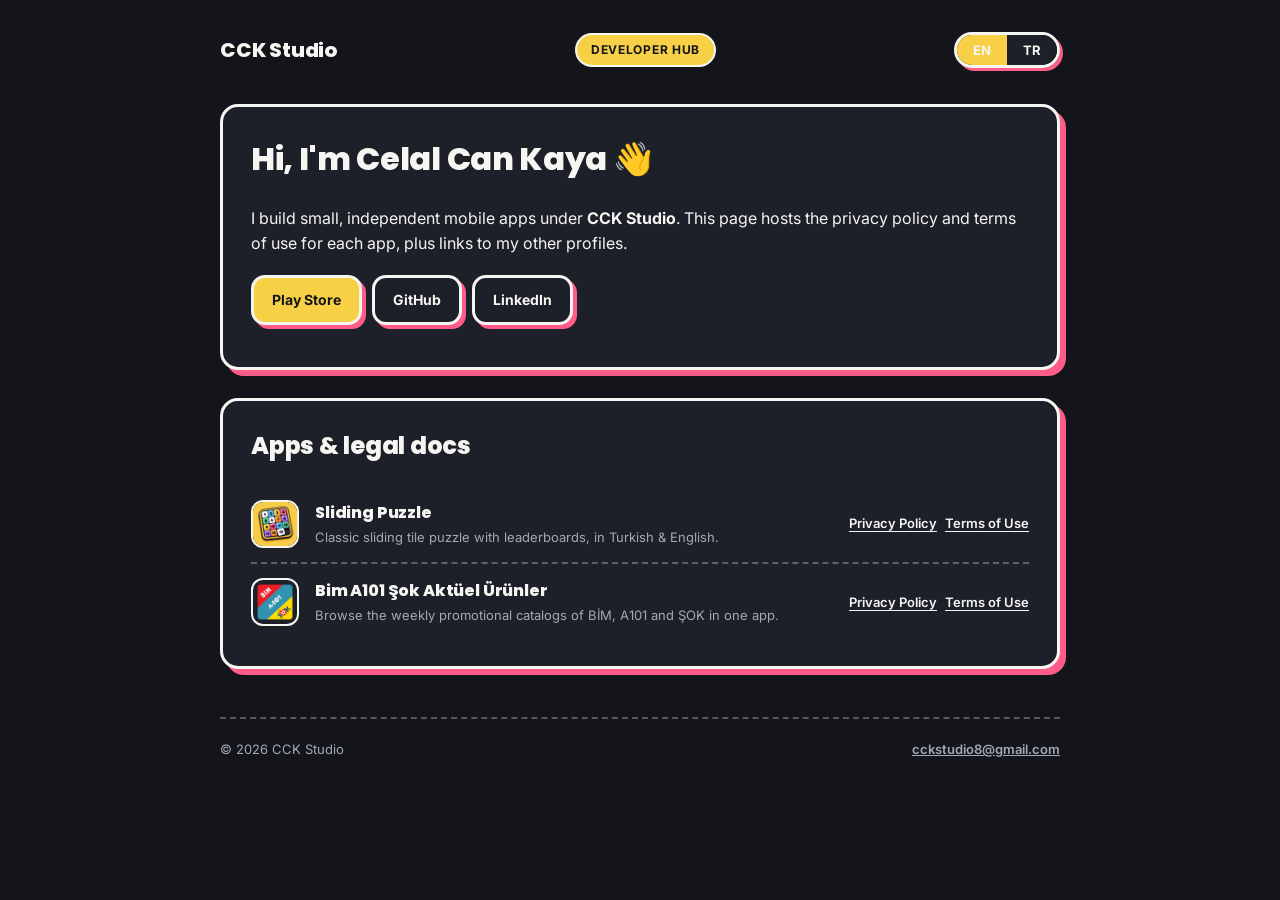
==== commit 3585dbe8: "Describe the ad consent form and simplify the Bim A101 Şok app line The app now shows Google's conse" ====
--- a/index.html
+++ b/index.html
@@ -56,8 +56,8 @@
         <img class="icon" src="assets/icons/bim-a101-sok-aktuel.png" alt="Bim A101 Şok Aktüel Ürünler app icon" width="48" height="48" />
         <div class="meta">
           <h3>Bim A101 Şok Aktüel Ürünler</h3>
-          <p class="lang-block" data-lang="en">The weekly promotional catalogs of BİM, A101 and ŞOK, with favorites and reminders.</p>
-          <p class="lang-block" data-lang="tr" hidden>BİM, A101 ve ŞOK'un haftalık aktüel katalogları; favoriler ve hatırlatmalarla.</p>
+          <p class="lang-block" data-lang="en">Browse the weekly promotional catalogs of BİM, A101 and ŞOK in one app.</p>
+          <p class="lang-block" data-lang="tr" hidden>BİM, A101 ve ŞOK'un haftalık aktüel kataloglarını tek uygulamada inceleyin.</p>
         </div>
         <div class="links">
           <a href="apps/bim-a101-sok-aktuel/privacy-policy.html"><span class="lang-block" data-lang="en">Privacy Policy</span><span class="lang-block" data-lang="tr" hidden>Gizlilik Politikası</span></a>
